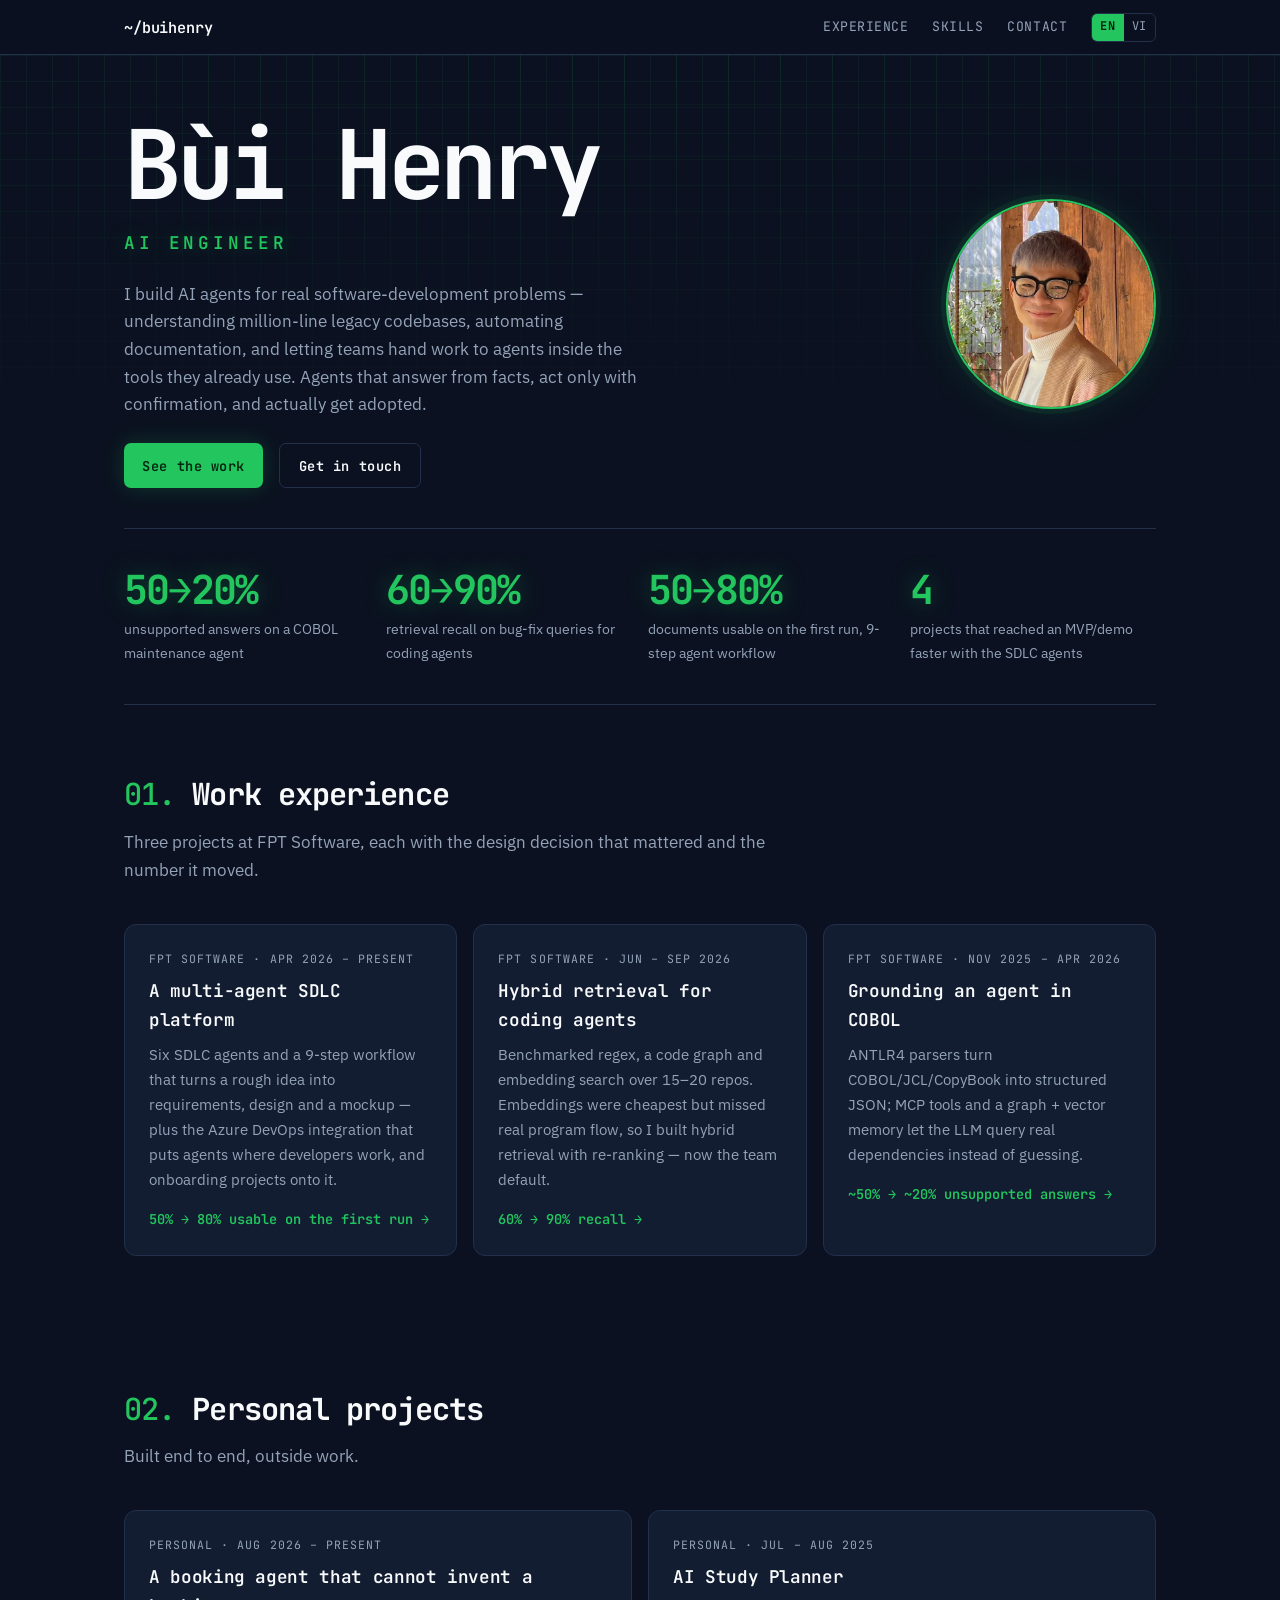
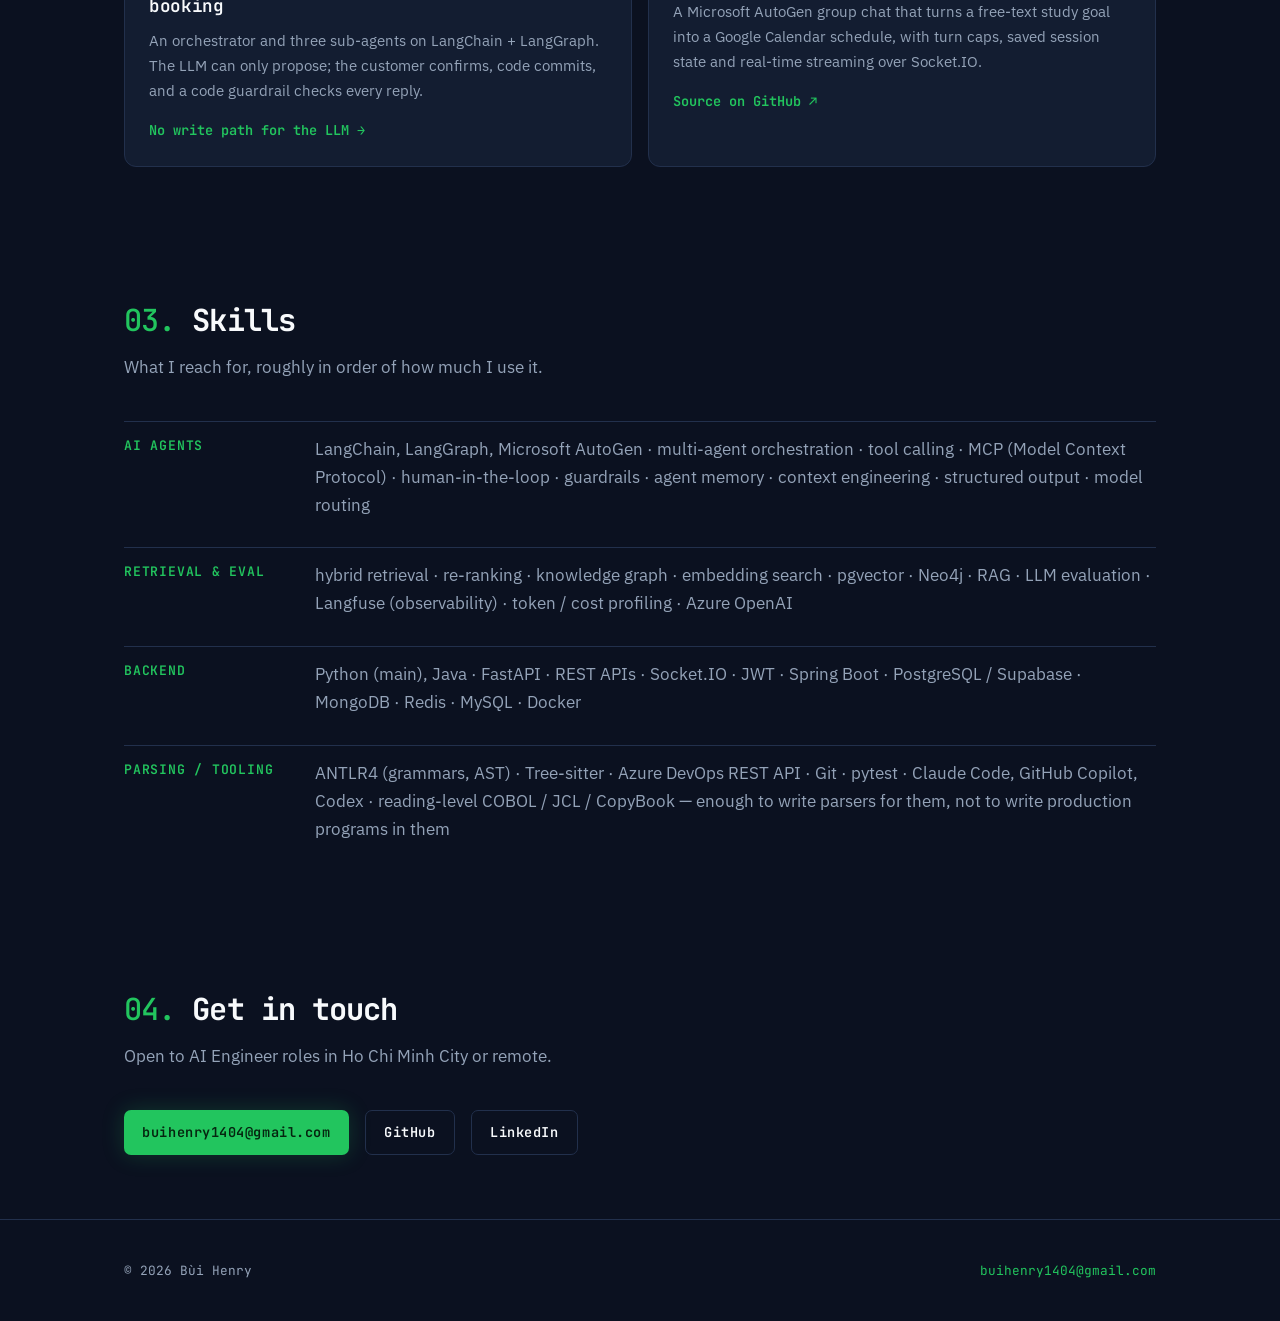
==== index.html @ 465ec17e "Sync portfolio with AI Application CV - Landing: new lede, stats, skills groups; add AI Study Planne" ====
<!doctype html>
<html lang="en">
<head>
<meta charset="utf-8">
<meta name="viewport" content="width=device-width, initial-scale=1">
<title>Bùi Henry — AI Engineer</title>
<meta name="description" content="AI Engineer building LLM agents for real software-development problems: multi-agent orchestration, MCP tools, retrieval, human-in-the-loop and guardrails. Python, LangChain, LangGraph.">
<meta property="og:title" content="Bùi Henry — AI Engineer">
<meta property="og:description" content="AI Engineer building LLM agents for real software-development problems: multi-agent orchestration, MCP tools, retrieval, human-in-the-loop and guardrails. Python, LangChain, LangGraph.">
<meta property="og:type" content="website">
<meta property="og:url" content="https://buihenry1404.github.io">
<meta property="og:image" content="https://buihenry1404.github.io/assets/henry.jpg">
<link rel="canonical" href="https://buihenry1404.github.io">
<link rel="alternate" hreflang="en" href="https://buihenry1404.github.io">
<link rel="alternate" hreflang="vi" href="https://buihenry1404.github.io/vi">
<link rel="icon" href="data:image/svg+xml,<svg xmlns='http://www.w3.org/2000/svg' viewBox='0 0 100 100'><rect width='100' height='100' rx='18' fill='%230B1120'/><text x='50' y='72' font-size='64' font-family='monospace' font-weight='bold' fill='%2322C55E' text-anchor='middle'>H</text></svg>">
<link rel="stylesheet" href="assets/style.css">
<noscript><style>.reveal{opacity:1!important;transform:none!important}</style></noscript>
</head>
<body>

<nav class="nav">
  <div class="wrap nav__inner">
    <a class="nav__home" href="./">~/buihenry</a>
    <div class="nav__links">
      <a href="./#work">Experience</a>
      <a href="./#skills">Skills</a>
      <a href="./#contact">Contact</a>
      <span class="lang"><a href="./" hreflang="en" aria-current="true">EN</a><a href="vi/" hreflang="vi">VI</a></span>
    </div>
  </div>
</nav>

<header class="hero">
  <div class="wrap hero__grid">
    <div>
      <h1>Bùi Henry</h1>
      <div class="hero__role">AI ENGINEER</div>
      <p class="hero__lede">I build AI agents for real software-development problems — understanding million-line legacy codebases, automating documentation, and letting teams hand work to agents inside the tools they already use. Agents that answer from facts, act only with confirmation, and actually get adopted.</p>
      <div class="btns">
        <a class="btn btn--primary" href="#work">See the work</a>
        <a class="btn btn--ghost" href="#contact">Get in touch</a>
      </div>
    </div>
    <picture>
      <source srcset="assets/henry.webp" type="image/webp">
      <img class="hero__photo" src="assets/henry.jpg" width="640" height="640" alt="Bùi Henry">
    </picture>
  </div>
</header>

<div class="wrap">
  <div class="stats reveal">
    <div class="stat">
      <div class="stat__n">50→20%</div>
      <div class="stat__l">unsupported answers on a COBOL maintenance agent</div>
    </div>
    <div class="stat">
      <div class="stat__n">60→90%</div>
      <div class="stat__l">retrieval recall on bug-fix queries for coding agents</div>
    </div>
    <div class="stat">
      <div class="stat__n">50→80%</div>
      <div class="stat__l">documents usable on the first run, 9-step agent workflow</div>
    </div>
    <div class="stat">
      <div class="stat__n">4</div>
      <div class="stat__l">projects that reached an MVP/demo faster with the SDLC agents</div>
    </div>
  </div>
</div>

<section id="work">
  <div class="wrap">
    <h2 class="h2" data-n="01.">Work experience</h2>
    <p class="sub">Three projects at FPT Software, each with the design decision that mattered and the number it moved.</p>
    <div class="cards">

      <a class="card reveal" href="projects/sdlc-platform.html">
        <div class="card__meta">FPT Software · Apr 2026 – present</div>
        <div class="card__t">A multi-agent SDLC platform</div>
        <p class="card__d">Six SDLC agents and a 9-step workflow that turns a rough idea into requirements, design and a mockup — plus the Azure DevOps integration that puts agents where developers work, and onboarding projects onto it.</p>
        <div class="card__k">50% → 80% usable on the first run →</div>
      </a>

      <a class="card reveal" href="projects/code-retrieval.html">
        <div class="card__meta">FPT Software · Jun – Sep 2026</div>
        <div class="card__t">Hybrid retrieval for coding agents</div>
        <p class="card__d">Benchmarked regex, a code graph and embedding search over 15–20 repos. Embeddings were cheapest but missed real program flow, so I built hybrid retrieval with re-ranking — now the team default.</p>
        <div class="card__k">60% → 90% recall →</div>
      </a>

      <a class="card reveal" href="projects/mainframe-agent.html">
        <div class="card__meta">FPT Software · Nov 2025 – Apr 2026</div>
        <div class="card__t">Grounding an agent in COBOL</div>
        <p class="card__d">ANTLR4 parsers turn COBOL/JCL/CopyBook into structured JSON; MCP tools and a graph + vector memory let the LLM query real dependencies instead of guessing.</p>
        <div class="card__k">~50% → ~20% unsupported answers →</div>
      </a>
    </div>
  </div>
</section>

<section id="personal">
  <div class="wrap">
    <h2 class="h2" data-n="02.">Personal projects</h2>
    <p class="sub">Built end to end, outside work.</p>
    <div class="cards">

      <a class="card reveal" href="projects/salona.html">
        <div class="card__meta">Personal · Aug 2026 – present</div>
        <div class="card__t">A booking agent that cannot invent a booking</div>
        <p class="card__d">An orchestrator and three sub-agents on LangChain + LangGraph. The LLM can only propose; the customer confirms, code commits, and a code guardrail checks every reply.</p>
        <div class="card__k">No write path for the LLM →</div>
      </a>

      <a class="card reveal" href="https://github.com/BuiHenry1404/ai-agent-study-planning" target="_blank" rel="noopener">
        <div class="card__meta">Personal · Jul – Aug 2025</div>
        <div class="card__t">AI Study Planner</div>
        <p class="card__d">A Microsoft AutoGen group chat that turns a free-text study goal into a Google Calendar schedule, with turn caps, saved session state and real-time streaming over Socket.IO.</p>
        <div class="card__k">Source on GitHub ↗</div>
      </a>
    </div>
  </div>
</section>

<section id="skills">
  <div class="wrap">
    <h2 class="h2" data-n="03.">Skills</h2>
    <p class="sub">What I reach for, roughly in order of how much I use it.</p>
    <div class="skills">
      <div class="skill">
        <div class="skill__k">AI agents</div>
        <div class="skill__v">LangChain, LangGraph, Microsoft AutoGen · multi-agent orchestration · tool calling · MCP (Model Context Protocol) · human-in-the-loop · guardrails · agent memory · context engineering · structured output · model routing</div>
      </div>
      <div class="skill">
        <div class="skill__k">Retrieval &amp; eval</div>
        <div class="skill__v">hybrid retrieval · re-ranking · knowledge graph · embedding search · pgvector · Neo4j · RAG · LLM evaluation · Langfuse (observability) · token / cost profiling · Azure OpenAI</div>
      </div>
      <div class="skill">
        <div class="skill__k">Backend</div>
        <div class="skill__v">Python (main), Java · FastAPI · REST APIs · Socket.IO · JWT · Spring Boot · PostgreSQL / Supabase · MongoDB · Redis · MySQL · Docker</div>
      </div>
      <div class="skill">
        <div class="skill__k">Parsing / tooling</div>
        <div class="skill__v">ANTLR4 (grammars, AST) · Tree-sitter · Azure DevOps REST API · Git · pytest · Claude Code, GitHub Copilot, Codex · reading-level COBOL / JCL / CopyBook — enough to write parsers for them, not to write production programs in them</div>
      </div>
    </div>
  </div>
</section>

<section id="contact">
  <div class="wrap">
    <h2 class="h2" data-n="04.">Get in touch</h2>
    <p class="sub">Open to AI Engineer roles in Ho Chi Minh City or remote.</p>
    <div class="btns">
      <a class="btn btn--primary" href="https://mail.google.com/mail/?view=cm&amp;fs=1&amp;to=buihenry1404@gmail.com&amp;su=Opportunity%20for%20B%C3%B9i%20Henry" target="_blank" rel="noopener">buihenry1404@gmail.com</a>
      <a class="btn btn--ghost" href="https://github.com/BuiHenry1404" rel="me">GitHub</a>
      <a class="btn btn--ghost" href="https://www.linkedin.com/in/b%C3%B9i-henry-936290297/" rel="me">LinkedIn</a>
    </div>
  </div>
</section>

<footer>
  <div class="wrap">
    <span>© 2026 Bùi Henry</span>
    <span><a href="https://mail.google.com/mail/?view=cm&amp;fs=1&amp;to=buihenry1404@gmail.com&amp;su=Opportunity%20for%20B%C3%B9i%20Henry" target="_blank" rel="noopener">buihenry1404@gmail.com</a></span>
  </div>
</footer>

<script>
(function () {
  var rm = window.matchMedia('(prefers-reduced-motion: reduce)').matches;
  var els = document.querySelectorAll('.reveal');
  if (!rm && 'IntersectionObserver' in window) {
    var io = new IntersectionObserver(function (es) {
      es.forEach(function (e) { if (e.isIntersecting) { e.target.classList.add('in'); io.unobserve(e.target); } });
    }, { rootMargin: '0px 0px -10% 0px' });
    els.forEach(function (el) { io.observe(el); });
  } else {
    els.forEach(function (el) { el.classList.add('in'); });
  }

})();
</script>
</body>
</html>
---- assets/style.css ----
/* Henry Bui — portfolio
   Style: Exaggerated Minimalism + dev-tool / terminal accents (dark only)
   Type: JetBrains Mono (headings, meta, data) + IBM Plex Sans (prose) */

@import url('https://fonts.googleapis.com/css2?family=IBM+Plex+Sans:wght@300;400;500;600;700&family=JetBrains+Mono:wght@400;500;600;700&display=swap');

:root {
  --bg:        #0B1120;
  --bg-2:      #0F172A;
  --fg:        #F8FAFC;
  --muted-bg:  #131D31;
  --muted:     #94A3B8;
  --border:    #22304C;
  --accent:    #22C55E;
  --accent-dim:#16A34A;
  --accent-glow: rgba(34,197,94,.35);

  --mono: 'JetBrains Mono', ui-monospace, Menlo, monospace;
  --sans: 'IBM Plex Sans', system-ui, -apple-system, "Segoe UI", sans-serif;

  --measure: 68ch;
  --wrap: 1080px;

  --s1: .5rem;  --s2: 1rem;   --s3: 1.5rem;
  --s4: 2.5rem; --s5: 4rem;   --s6: 6rem;

  --radius: 12px;
}

* { box-sizing: border-box; }
html { scroll-behavior: smooth; }

body {
  margin: 0;
  background: var(--bg);
  color: var(--fg);
  font-family: var(--sans);
  font-size: 17px;
  line-height: 1.65;
  -webkit-font-smoothing: antialiased;
  position: relative;
}

/* dot grid, fading out down the page */
body::before {
  content: ''; position: fixed; inset: 0; z-index: -2; pointer-events: none;
  background-image:
    linear-gradient(rgba(34,197,94,.07) 1px, transparent 1px),
    linear-gradient(90deg, rgba(34,197,94,.07) 1px, transparent 1px);
  background-size: 52px 52px;
  -webkit-mask-image: radial-gradient(ellipse 80% 55% at 50% 0%, #000 0%, transparent 75%);
          mask-image: radial-gradient(ellipse 80% 55% at 50% 0%, #000 0%, transparent 75%);
}

@media (prefers-reduced-motion: reduce) {
  html { scroll-behavior: auto; }
  *, *::before, *::after { animation-duration: .01ms !important; animation-iteration-count: 1 !important; transition-duration: .01ms !important; }
}

.wrap { width: 100%; max-width: var(--wrap); margin-inline: auto; padding-inline: var(--s3); }

a { color: var(--accent); text-decoration: none; }
a:hover { text-decoration: underline; text-underline-offset: 3px; }
a:focus-visible, button:focus-visible {
  outline: 2px solid var(--accent); outline-offset: 3px; border-radius: 3px;
}
img { max-width: 100%; display: block; }

/* ---------- nav ---------- */
.nav {
  position: sticky; top: 0; z-index: 30;
  background: rgba(11,17,32,.85);
  backdrop-filter: blur(10px);
  border-bottom: 1px solid var(--border);
}
.nav__inner { display: flex; align-items: center; justify-content: space-between; gap: var(--s2); padding-block: .8rem; }
.nav__home { color: var(--fg); font-weight: 600; font-family: var(--mono); font-size: .95rem; letter-spacing: -.01em; }
.nav__links { display: flex; align-items: center; gap: var(--s3); flex-wrap: wrap; font-family: var(--mono); font-size: .82rem; letter-spacing: .04em; text-transform: uppercase; }
.nav__links a { color: var(--muted); }
.nav__links a:hover { color: var(--accent); text-decoration: none; }

/* language switch */
.lang { display: inline-flex; border: 1px solid var(--border); border-radius: 6px; overflow: hidden; }
.lang a {
  font-family: var(--mono); font-size: .75rem; letter-spacing: .06em;
  padding: .22rem .5rem; color: var(--muted); background: transparent;
}
.lang a:hover { color: var(--accent); text-decoration: none; background: rgba(34,197,94,.07); }
.lang a[aria-current="true"] { background: var(--accent); color: #05240F; font-weight: 700; }

@media (max-width: 580px) {
  .nav__inner { flex-wrap: wrap; row-gap: .45rem; padding-block: .6rem; }
  .nav__home { flex: 1 0 100%; }
  .nav__links { width: 100%; justify-content: space-between; gap: .75rem; font-size: .72rem; }
}

/* ---------- hero ---------- */
.hero { position: relative; padding-block: var(--s5) var(--s4); overflow: hidden; }
.hero::after { /* finer grid behind the hero content */
  content: ''; position: absolute; inset: 0; z-index: 0; pointer-events: none;
  background-image:
    linear-gradient(rgba(34,197,94,.075) 1px, transparent 1px),
    linear-gradient(90deg, rgba(34,197,94,.075) 1px, transparent 1px);
  background-size: 26px 26px;
  -webkit-mask-image: linear-gradient(to bottom, #000 0%, transparent 90%);
          mask-image: linear-gradient(to bottom, #000 0%, transparent 90%);
}
.hero__grid { position: relative; z-index: 1; display: grid; grid-template-columns: 1fr auto; gap: var(--s5); align-items: center; }
.hero h1 {
  font-size: clamp(2.6rem, 8.5vw, 6rem);
  font-weight: 700; font-family: var(--mono);
  letter-spacing: -.055em; line-height: .96;
  margin: 0 0 var(--s2);
}
.hero__role {
  font-family: var(--mono); color: var(--accent); font-weight: 600;
  font-size: clamp(.9rem, 2vw, 1.1rem); letter-spacing: .22em; text-transform: uppercase;
  margin-bottom: var(--s3); text-shadow: 0 0 18px var(--accent-glow);
}
.hero__lede { color: var(--muted); max-width: 54ch; font-size: 1.05rem; margin: 0 0 var(--s3); }
.hero__photo {
  width: clamp(140px, 22vw, 210px); height: clamp(140px, 22vw, 210px);
  border-radius: 50%; object-fit: cover; object-position: center 20%;
  border: 2px solid var(--accent);
  box-shadow: 0 0 0 5px rgba(34,197,94,.09), 0 0 40px rgba(34,197,94,.14);
}
@media (max-width: 760px) {
  .hero { padding-block: var(--s4); }
  .hero__grid { grid-template-columns: 1fr; gap: var(--s3); }
  .hero__grid picture { order: -1; }
  .hero__photo { width: 118px; height: 118px; }
}


/* ---------- buttons ---------- */
.btns { display: flex; gap: var(--s2); flex-wrap: wrap; }
.btn {
  display: inline-flex; align-items: center; gap: .5rem;
  font-family: var(--mono); font-size: .85rem; letter-spacing: .04em;
  padding: .65rem 1.15rem; border-radius: 7px; font-weight: 600; cursor: pointer;
  transition: background .2s ease, border-color .2s ease, color .2s ease, box-shadow .2s ease;
}
.btn--primary { background: var(--accent); color: #05240F; box-shadow: 0 0 22px rgba(34,197,94,.22); }
.btn--primary:hover { background: var(--accent-dim); text-decoration: none; box-shadow: 0 0 30px rgba(34,197,94,.4); }
.btn--ghost { border: 1px solid var(--border); color: var(--fg); }
.btn--ghost:hover { border-color: var(--accent); color: var(--accent); text-decoration: none; box-shadow: 0 0 20px rgba(34,197,94,.14); }

/* ---------- stats ---------- */
.stats { display: grid; grid-template-columns: repeat(auto-fit, minmax(190px, 1fr)); gap: var(--s2); padding-block: var(--s4); border-block: 1px solid var(--border); }
.stat__n {
  font-family: var(--mono); font-size: clamp(1.7rem, 4vw, 2.5rem); font-weight: 700;
  letter-spacing: -.045em; color: var(--accent); line-height: 1.05;
  text-shadow: 0 0 24px var(--accent-glow);
}
.stat__l { color: var(--muted); font-size: .9rem; margin-top: .35rem; }

/* ---------- sections ---------- */
section { padding-block: var(--s5); }
.h2 {
  font-family: var(--mono); font-size: clamp(1.35rem, 3.2vw, 1.9rem); font-weight: 700;
  letter-spacing: -.03em; margin: 0 0 var(--s1);
}
.h2::before { content: attr(data-n) " "; color: var(--accent); font-weight: 500; }
.sub { color: var(--muted); margin: 0 0 var(--s4); max-width: var(--measure); }

/* ---------- project cards ---------- */
.cards { display: grid; grid-template-columns: repeat(auto-fit, minmax(300px, 1fr)); gap: var(--s2); }
.card {
  position: relative; display: block; padding: var(--s3);
  background: var(--muted-bg); border: 1px solid var(--border); border-radius: var(--radius);
  color: var(--fg);
  transition: border-color .2s ease, transform .2s ease, box-shadow .2s ease;
}
/* corner brackets */
.card::before, .card::after {
  content: ''; position: absolute; width: 12px; height: 12px;
  border-color: var(--accent); opacity: 0; transition: opacity .2s ease;
}
.card::before { top: 6px; left: 6px; border-top: 2px solid; border-left: 2px solid; }
.card::after  { bottom: 6px; right: 6px; border-bottom: 2px solid; border-right: 2px solid; }
.card:hover { border-color: var(--accent); transform: translateY(-3px); text-decoration: none; box-shadow: 0 0 34px rgba(34,197,94,.1); }
.card:hover::before, .card:hover::after { opacity: 1; }
.card__meta { font-family: var(--mono); color: var(--muted); font-size: .72rem; letter-spacing: .09em; text-transform: uppercase; }
.card__t { font-family: var(--mono); font-size: 1.1rem; font-weight: 600; margin: .5rem 0; letter-spacing: -.02em; }
.card__d { color: var(--muted); font-size: .95rem; margin: 0 0 var(--s2); }
.card__k { font-family: var(--mono); color: var(--accent); font-weight: 600; font-size: .85rem; }

/* ---------- tags ---------- */
.tags { display: flex; flex-wrap: wrap; gap: .45rem; margin-top: var(--s2); }
.tag {
  font-family: var(--mono); font-size: .74rem; color: var(--muted);
  border: 1px solid var(--border); border-radius: 4px; padding: .22rem .6rem;
}

/* ---------- skills ---------- */
.skills { display: grid; gap: var(--s2); }
.skill { display: grid; grid-template-columns: 175px 1fr; gap: var(--s2); padding-block: .8rem; border-top: 1px solid var(--border); }
.skill__k { font-family: var(--mono); color: var(--accent); font-weight: 600; font-size: .82rem; letter-spacing: .06em; text-transform: uppercase; }
.skill__v { color: var(--muted); }
@media (max-width: 640px) { .skill { grid-template-columns: 1fr; gap: .25rem; } }

/* ---------- article ---------- */
.article { padding-block: var(--s4) var(--s6); }
.article h1 { font-family: var(--mono); font-size: clamp(1.8rem, 5vw, 3rem); font-weight: 700; letter-spacing: -.045em; line-height: 1.08; margin: 0 0 var(--s2); }
.article__meta { font-family: var(--mono); color: var(--muted); font-size: .78rem; letter-spacing: .06em; text-transform: uppercase; margin-bottom: var(--s4); }
.article h2 {
  font-family: var(--mono); font-size: clamp(1.15rem, 2.6vw, 1.5rem); font-weight: 600; letter-spacing: -.02em;
  margin: var(--s5) 0 var(--s2); padding-top: var(--s2); border-top: 1px solid var(--border);
}
.article h2::before { content: "// "; color: var(--accent); }
.article h3 { font-family: var(--mono); font-size: 1.02rem; font-weight: 600; margin: var(--s3) 0 var(--s1); color: var(--fg); }
.article p, .article li { max-width: var(--measure); color: #C7D2E1; }
.article strong { color: var(--fg); font-weight: 600; }
.article ul { padding-left: 1.1rem; }
.article li { margin-bottom: .5rem; }
.article li::marker { color: var(--accent); }
.lead { font-size: 1.12rem; color: var(--muted) !important; max-width: var(--measure); }

code {
  font-family: var(--mono); font-size: .86em;
  background: #070C16; border: 1px solid var(--border); border-radius: 4px;
  padding: .1rem .38rem; color: var(--accent);
}

.callout {
  max-width: var(--measure);
  background: var(--muted-bg); border: 1px solid var(--border);
  border-left: 2px solid var(--accent);
  border-radius: 0 var(--radius) var(--radius) 0;
  padding: var(--s3); margin: var(--s3) 0;
  box-shadow: inset 2px 0 18px rgba(34,197,94,.05);
}
.callout p:last-child { margin-bottom: 0; }

.flow {
  max-width: var(--measure);
  display: flex; flex-wrap: wrap; align-items: center; gap: .45rem;
  font-family: var(--mono); font-size: .8rem;
  background: #070C16; border: 1px solid var(--border); border-radius: var(--radius);
  padding: var(--s3); margin: var(--s3) 0; color: #C7D2E1;
}
.flow span { border: 1px solid var(--border); border-radius: 4px; padding: .28rem .55rem; background: var(--bg-2); }
.flow b { color: var(--accent); font-weight: 700; }

.res { max-width: var(--measure); width: 100%; border-collapse: collapse; margin: var(--s3) 0; font-size: .93rem; }
.res th, .res td { text-align: left; padding: .6rem .7rem; border-bottom: 1px solid var(--border); }
.res th { font-family: var(--mono); color: var(--muted); font-weight: 500; font-size: .72rem; letter-spacing: .08em; text-transform: uppercase; }
.res td:last-child { font-family: var(--mono); color: var(--accent); font-weight: 600; }

.backlink { display: inline-block; margin-top: var(--s5); font-family: var(--mono); font-size: .85rem; color: var(--muted); }
.backlink:hover { color: var(--accent); }

/* ---------- footer ---------- */
footer { border-top: 1px solid var(--border); padding-block: var(--s4); color: var(--muted); font-family: var(--mono); font-size: .8rem; }
footer .wrap { display: flex; justify-content: space-between; gap: var(--s2); flex-wrap: wrap; }

/* ---------- reveal ---------- */
.reveal { opacity: 0; transform: translateY(12px); transition: opacity .35s ease-out, transform .35s ease-out; }
.reveal.in { opacity: 1; transform: none; }
@media (prefers-reduced-motion: reduce) { .reveal { opacity: 1; transform: none; } }
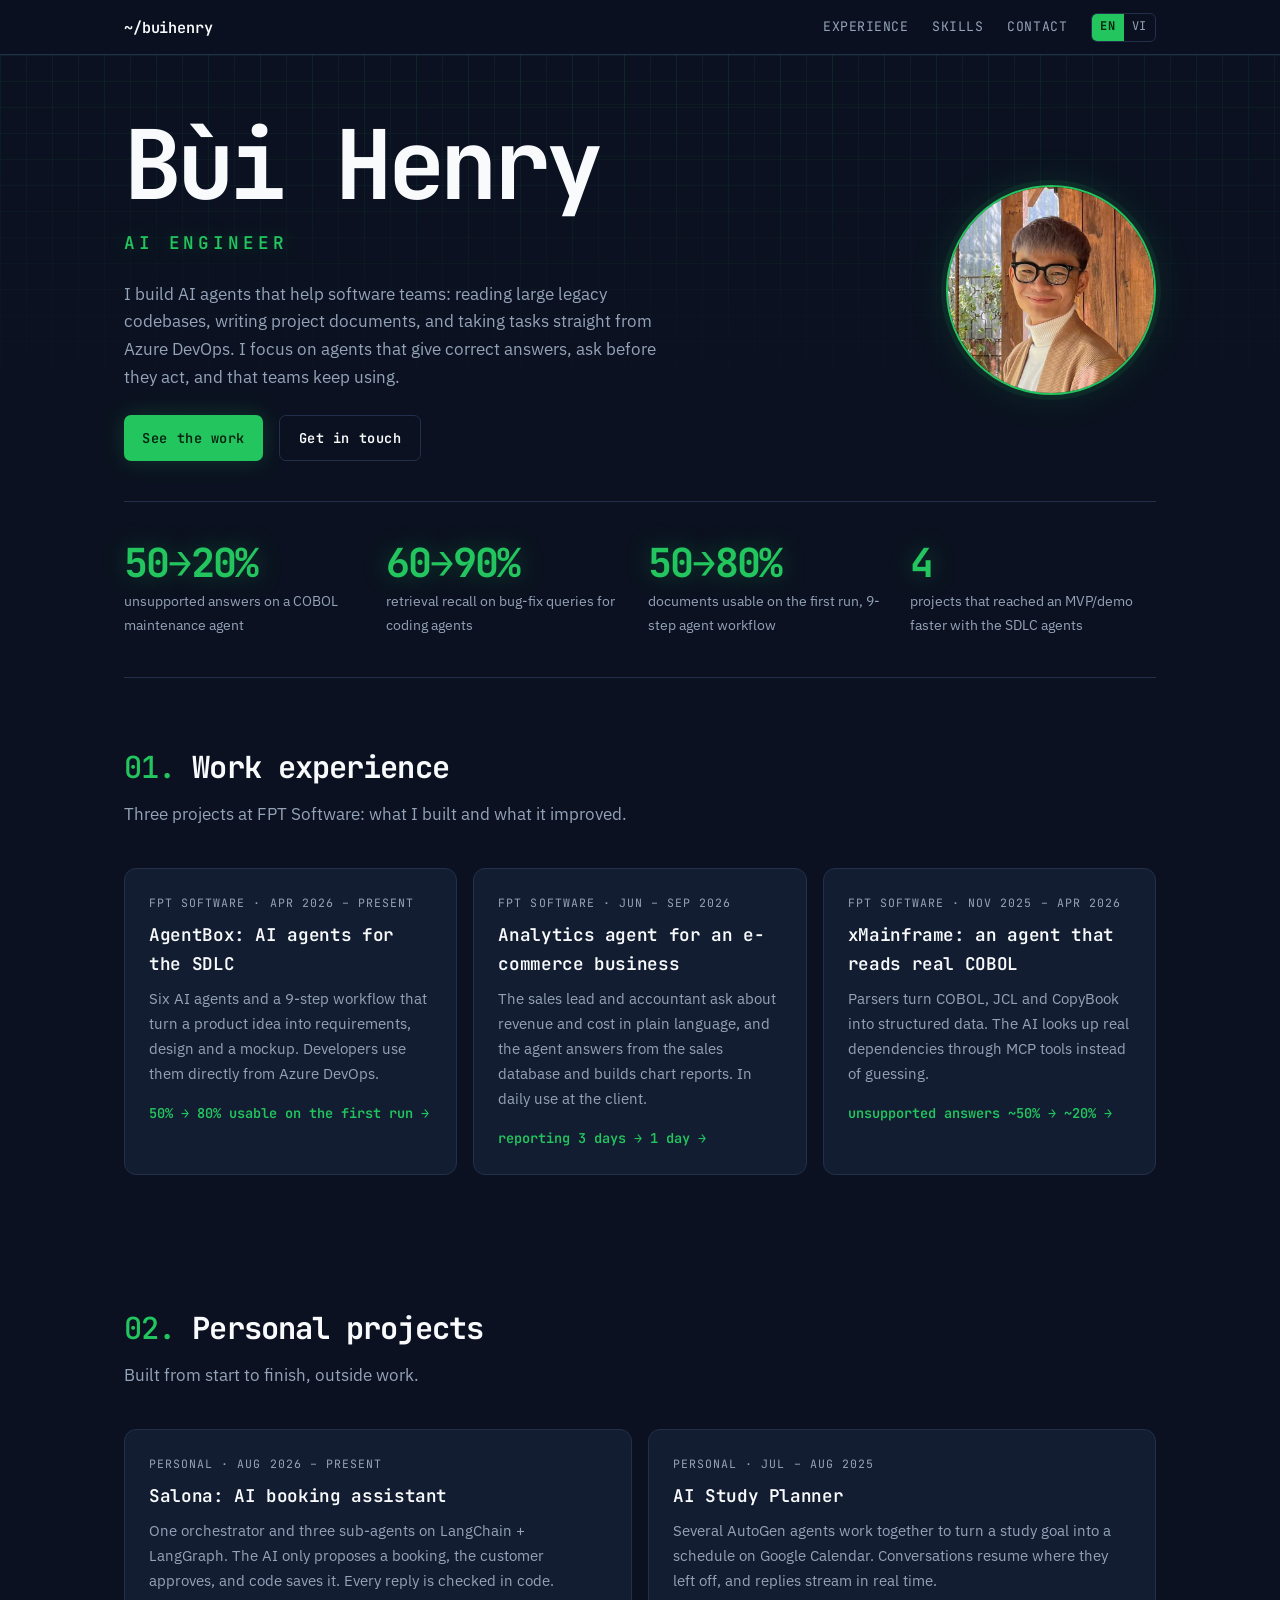
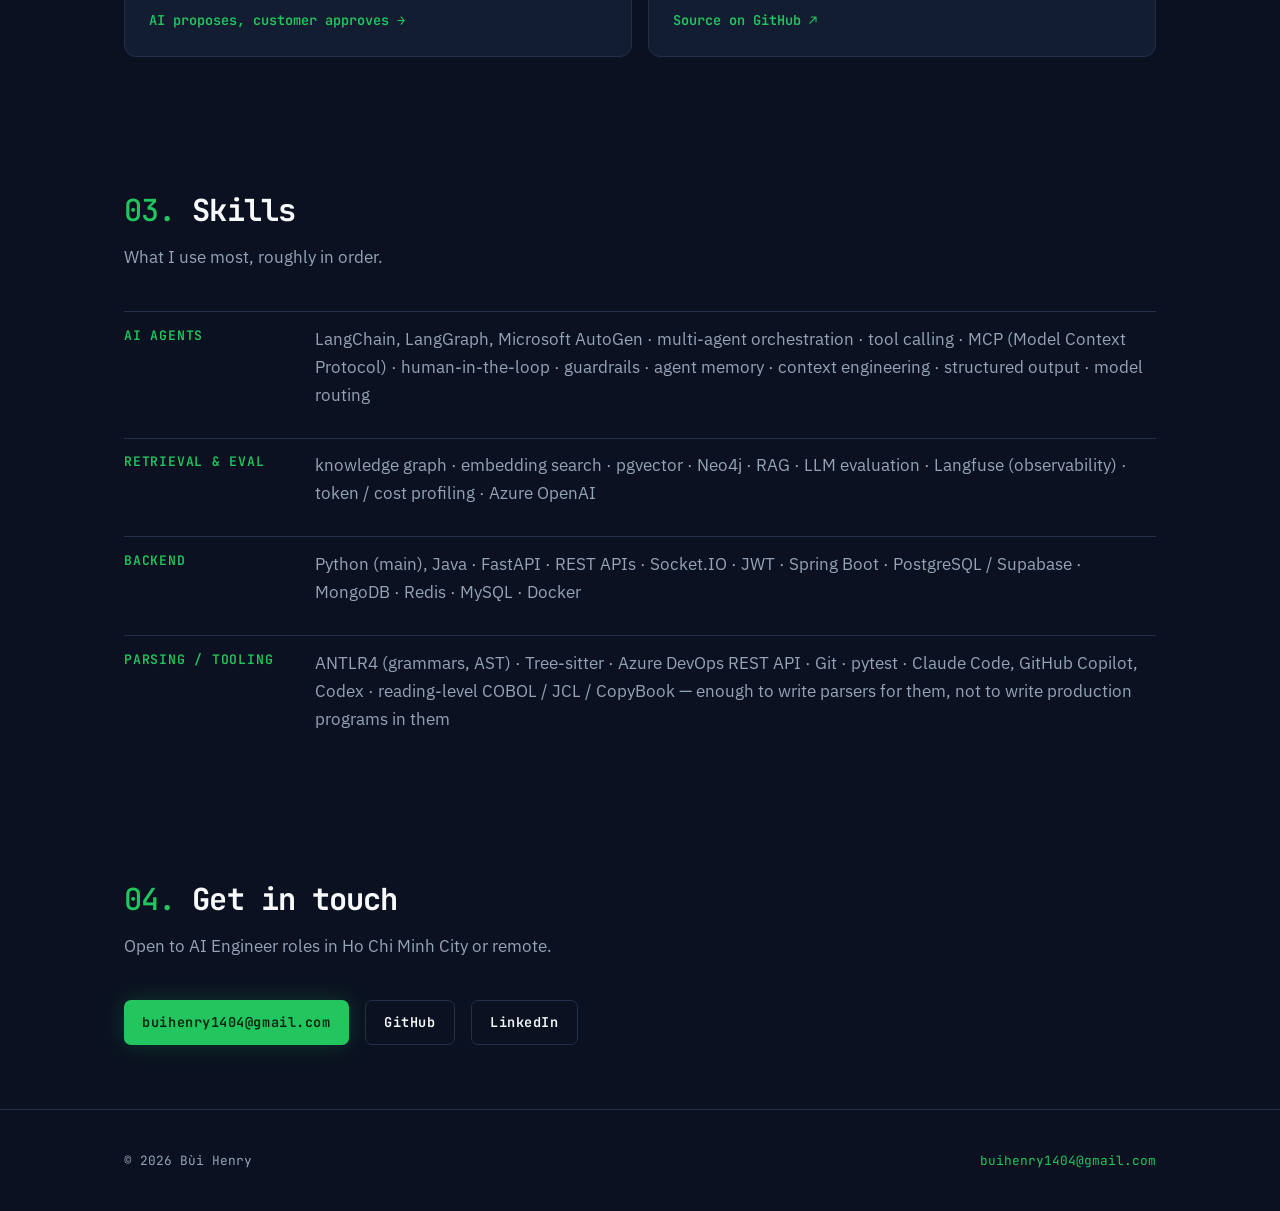
==== commit 202f63a6: "Replace Metis with the e-commerce analytics agent - Remove the code-retrieval (Metis) page, EN and V" ====
--- a/index.html
+++ b/index.html
@@ -36,7 +36,7 @@
     <div>
       <h1>Bùi Henry</h1>
       <div class="hero__role">AI ENGINEER</div>
-      <p class="hero__lede">I build AI agents for real software-development problems — understanding million-line legacy codebases, automating documentation, and letting teams hand work to agents inside the tools they already use. Agents that answer from facts, act only with confirmation, and actually get adopted.</p>
+      <p class="hero__lede">I build AI agents that help software teams: reading large legacy codebases, writing project documents, and taking tasks straight from Azure DevOps. I focus on agents that give correct answers, ask before they act, and that teams keep using.</p>
       <div class="btns">
         <a class="btn btn--primary" href="#work">See the work</a>
         <a class="btn btn--ghost" href="#contact">Get in touch</a>
@@ -73,28 +73,28 @@
 <section id="work">
   <div class="wrap">
     <h2 class="h2" data-n="01.">Work experience</h2>
-    <p class="sub">Three projects at FPT Software, each with the design decision that mattered and the number it moved.</p>
+    <p class="sub">Three projects at FPT Software: what I built and what it improved.</p>
     <div class="cards">
 
       <a class="card reveal" href="projects/sdlc-platform.html">
         <div class="card__meta">FPT Software · Apr 2026 – present</div>
-        <div class="card__t">A multi-agent SDLC platform</div>
-        <p class="card__d">Six SDLC agents and a 9-step workflow that turns a rough idea into requirements, design and a mockup — plus the Azure DevOps integration that puts agents where developers work, and onboarding projects onto it.</p>
+        <div class="card__t">AgentBox: AI agents for the SDLC</div>
+        <p class="card__d">Six AI agents and a 9-step workflow that turn a product idea into requirements, design and a mockup. Developers use them directly from Azure DevOps.</p>
         <div class="card__k">50% → 80% usable on the first run →</div>
       </a>
 
-      <a class="card reveal" href="projects/code-retrieval.html">
+      <a class="card reveal" href="projects/ecommerce-analytics.html">
         <div class="card__meta">FPT Software · Jun – Sep 2026</div>
-        <div class="card__t">Hybrid retrieval for coding agents</div>
-        <p class="card__d">Benchmarked regex, a code graph and embedding search over 15–20 repos. Embeddings were cheapest but missed real program flow, so I built hybrid retrieval with re-ranking — now the team default.</p>
-        <div class="card__k">60% → 90% recall →</div>
+        <div class="card__t">Analytics agent for an e-commerce business</div>
+        <p class="card__d">The sales lead and accountant ask about revenue and cost in plain language, and the agent answers from the sales database and builds chart reports. In daily use at the client.</p>
+        <div class="card__k">reporting 3 days → 1 day →</div>
       </a>
 
       <a class="card reveal" href="projects/mainframe-agent.html">
         <div class="card__meta">FPT Software · Nov 2025 – Apr 2026</div>
-        <div class="card__t">Grounding an agent in COBOL</div>
-        <p class="card__d">ANTLR4 parsers turn COBOL/JCL/CopyBook into structured JSON; MCP tools and a graph + vector memory let the LLM query real dependencies instead of guessing.</p>
-        <div class="card__k">~50% → ~20% unsupported answers →</div>
+        <div class="card__t">xMainframe: an agent that reads real COBOL</div>
+        <p class="card__d">Parsers turn COBOL, JCL and CopyBook into structured data. The AI looks up real dependencies through MCP tools instead of guessing.</p>
+        <div class="card__k">unsupported answers ~50% → ~20% →</div>
       </a>
     </div>
   </div>
@@ -103,20 +103,20 @@
 <section id="personal">
   <div class="wrap">
     <h2 class="h2" data-n="02.">Personal projects</h2>
-    <p class="sub">Built end to end, outside work.</p>
+    <p class="sub">Built from start to finish, outside work.</p>
     <div class="cards">
 
       <a class="card reveal" href="projects/salona.html">
         <div class="card__meta">Personal · Aug 2026 – present</div>
-        <div class="card__t">A booking agent that cannot invent a booking</div>
-        <p class="card__d">An orchestrator and three sub-agents on LangChain + LangGraph. The LLM can only propose; the customer confirms, code commits, and a code guardrail checks every reply.</p>
-        <div class="card__k">No write path for the LLM →</div>
+        <div class="card__t">Salona: AI booking assistant</div>
+        <p class="card__d">One orchestrator and three sub-agents on LangChain + LangGraph. The AI only proposes a booking, the customer approves, and code saves it. Every reply is checked in code.</p>
+        <div class="card__k">AI proposes, customer approves →</div>
       </a>
 
       <a class="card reveal" href="https://github.com/BuiHenry1404/ai-agent-study-planning" target="_blank" rel="noopener">
         <div class="card__meta">Personal · Jul – Aug 2025</div>
         <div class="card__t">AI Study Planner</div>
-        <p class="card__d">A Microsoft AutoGen group chat that turns a free-text study goal into a Google Calendar schedule, with turn caps, saved session state and real-time streaming over Socket.IO.</p>
+        <p class="card__d">Several AutoGen agents work together to turn a study goal into a schedule on Google Calendar. Conversations resume where they left off, and replies stream in real time.</p>
         <div class="card__k">Source on GitHub ↗</div>
       </a>
     </div>
@@ -126,7 +126,7 @@
 <section id="skills">
   <div class="wrap">
     <h2 class="h2" data-n="03.">Skills</h2>
-    <p class="sub">What I reach for, roughly in order of how much I use it.</p>
+    <p class="sub">What I use most, roughly in order.</p>
     <div class="skills">
       <div class="skill">
         <div class="skill__k">AI agents</div>
@@ -134,7 +134,7 @@
       </div>
       <div class="skill">
         <div class="skill__k">Retrieval &amp; eval</div>
-        <div class="skill__v">hybrid retrieval · re-ranking · knowledge graph · embedding search · pgvector · Neo4j · RAG · LLM evaluation · Langfuse (observability) · token / cost profiling · Azure OpenAI</div>
+        <div class="skill__v">knowledge graph · embedding search · pgvector · Neo4j · RAG · LLM evaluation · Langfuse (observability) · token / cost profiling · Azure OpenAI</div>
       </div>
       <div class="skill">
         <div class="skill__k">Backend</div>
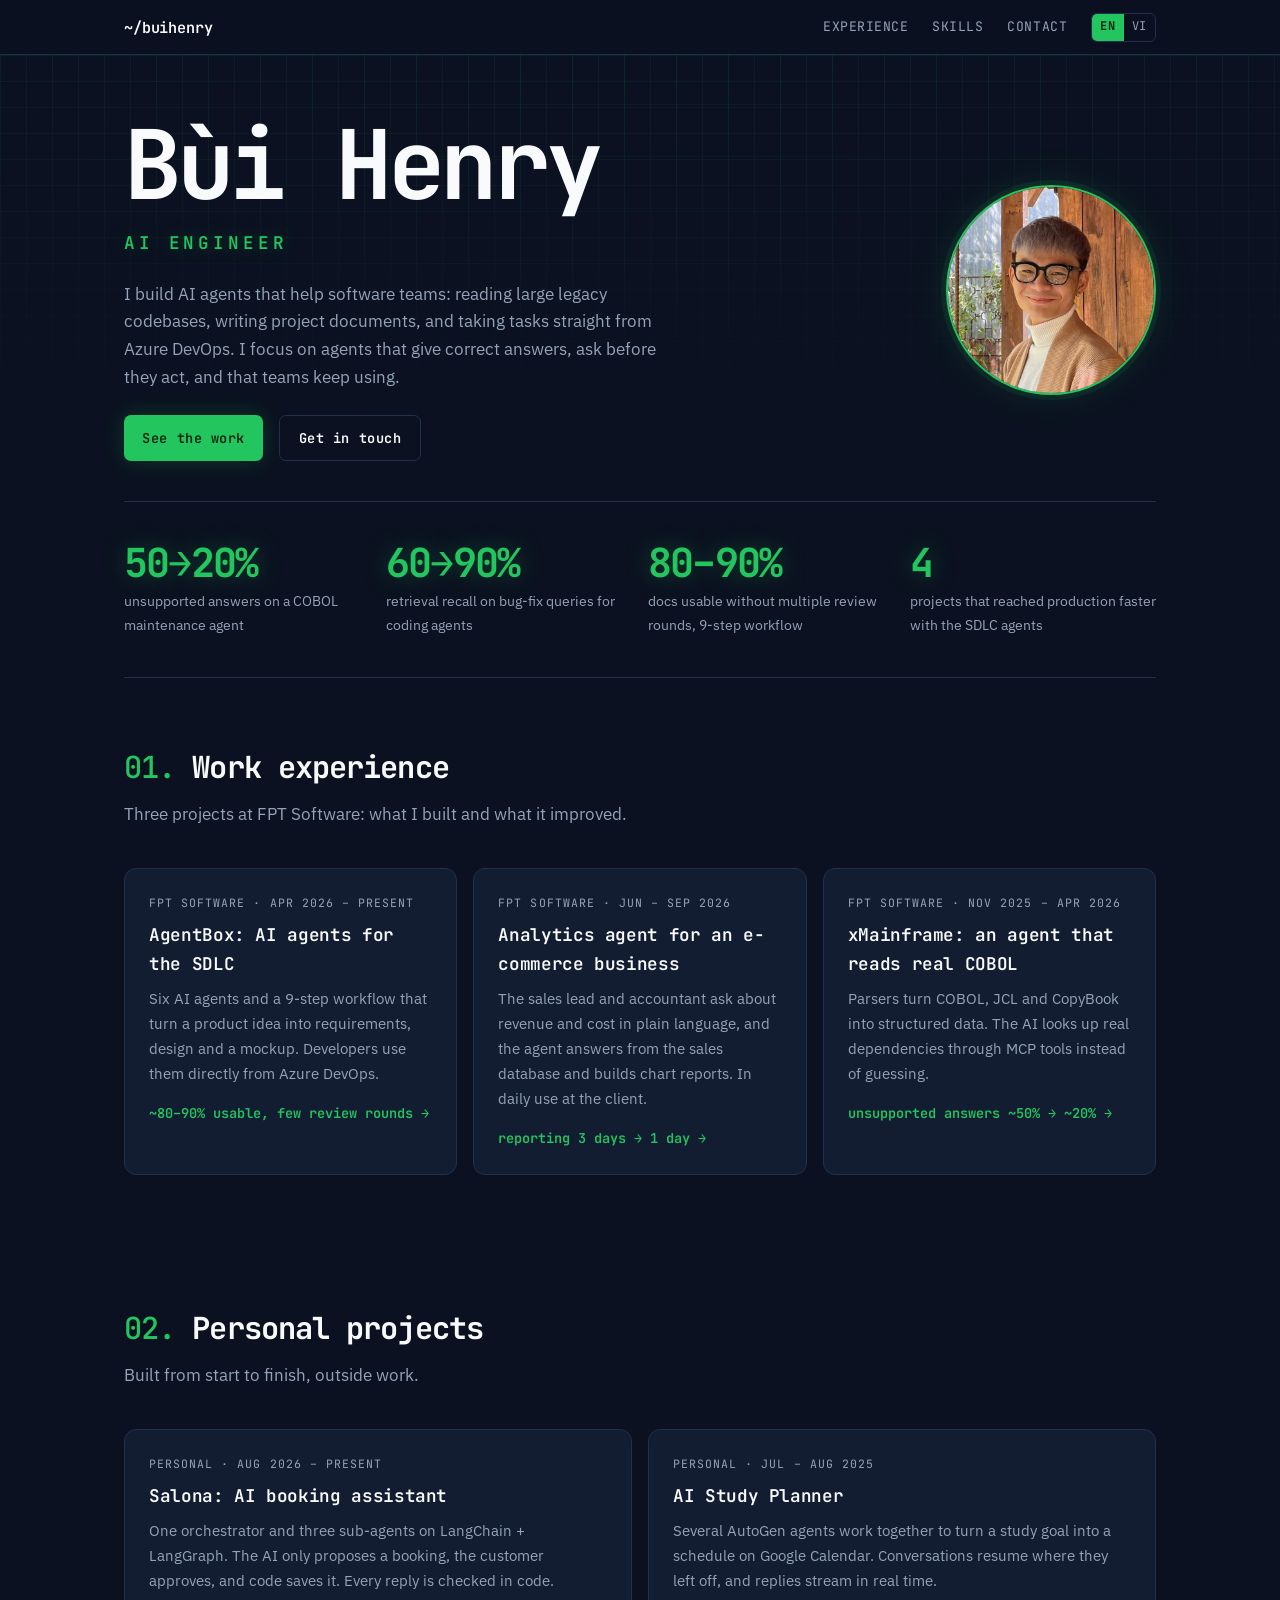
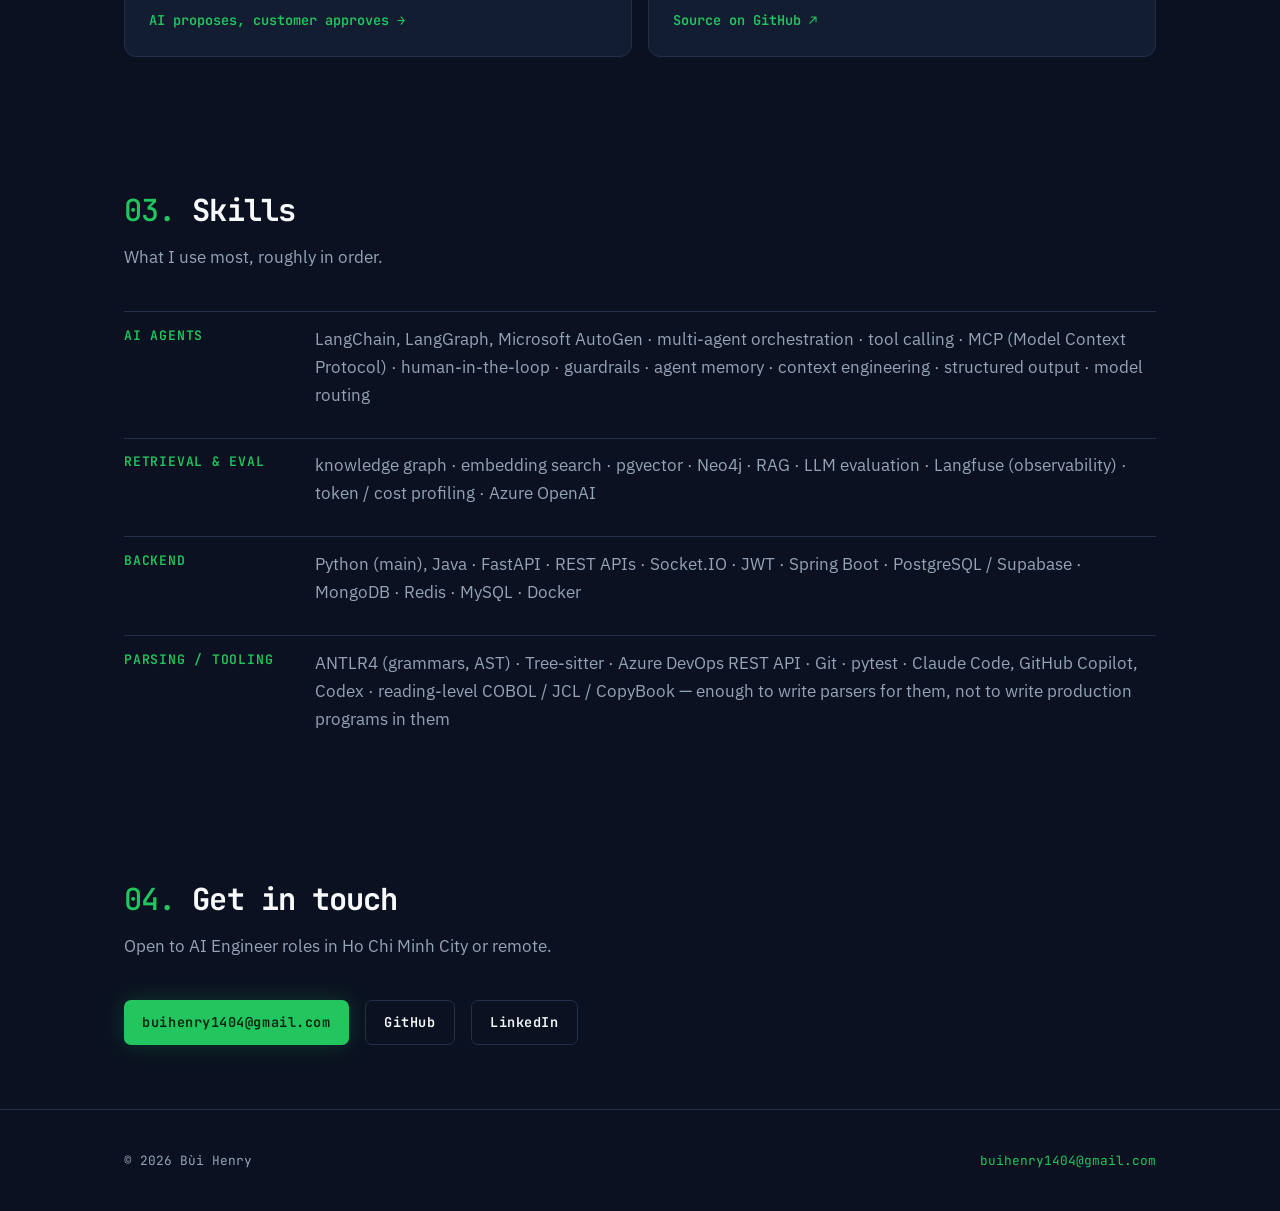
==== commit d42ddcf3: "Reword SDLC doc outcome and use 'production' - 6 SDLC agents helped 4 projects reach production fast" ====
--- a/index.html
+++ b/index.html
@@ -60,12 +60,12 @@
       <div class="stat__l">retrieval recall on bug-fix queries for coding agents</div>
     </div>
     <div class="stat">
-      <div class="stat__n">50→80%</div>
-      <div class="stat__l">documents usable on the first run, 9-step agent workflow</div>
+      <div class="stat__n">80–90%</div>
+      <div class="stat__l">docs usable without multiple review rounds, 9-step workflow</div>
     </div>
     <div class="stat">
       <div class="stat__n">4</div>
-      <div class="stat__l">projects that reached an MVP/demo faster with the SDLC agents</div>
+      <div class="stat__l">projects that reached production faster with the SDLC agents</div>
     </div>
   </div>
 </div>
@@ -80,7 +80,7 @@
         <div class="card__meta">FPT Software · Apr 2026 – present</div>
         <div class="card__t">AgentBox: AI agents for the SDLC</div>
         <p class="card__d">Six AI agents and a 9-step workflow that turn a product idea into requirements, design and a mockup. Developers use them directly from Azure DevOps.</p>
-        <div class="card__k">50% → 80% usable on the first run →</div>
+        <div class="card__k">~80–90% usable, few review rounds →</div>
       </a>
 
       <a class="card reveal" href="projects/ecommerce-analytics.html">
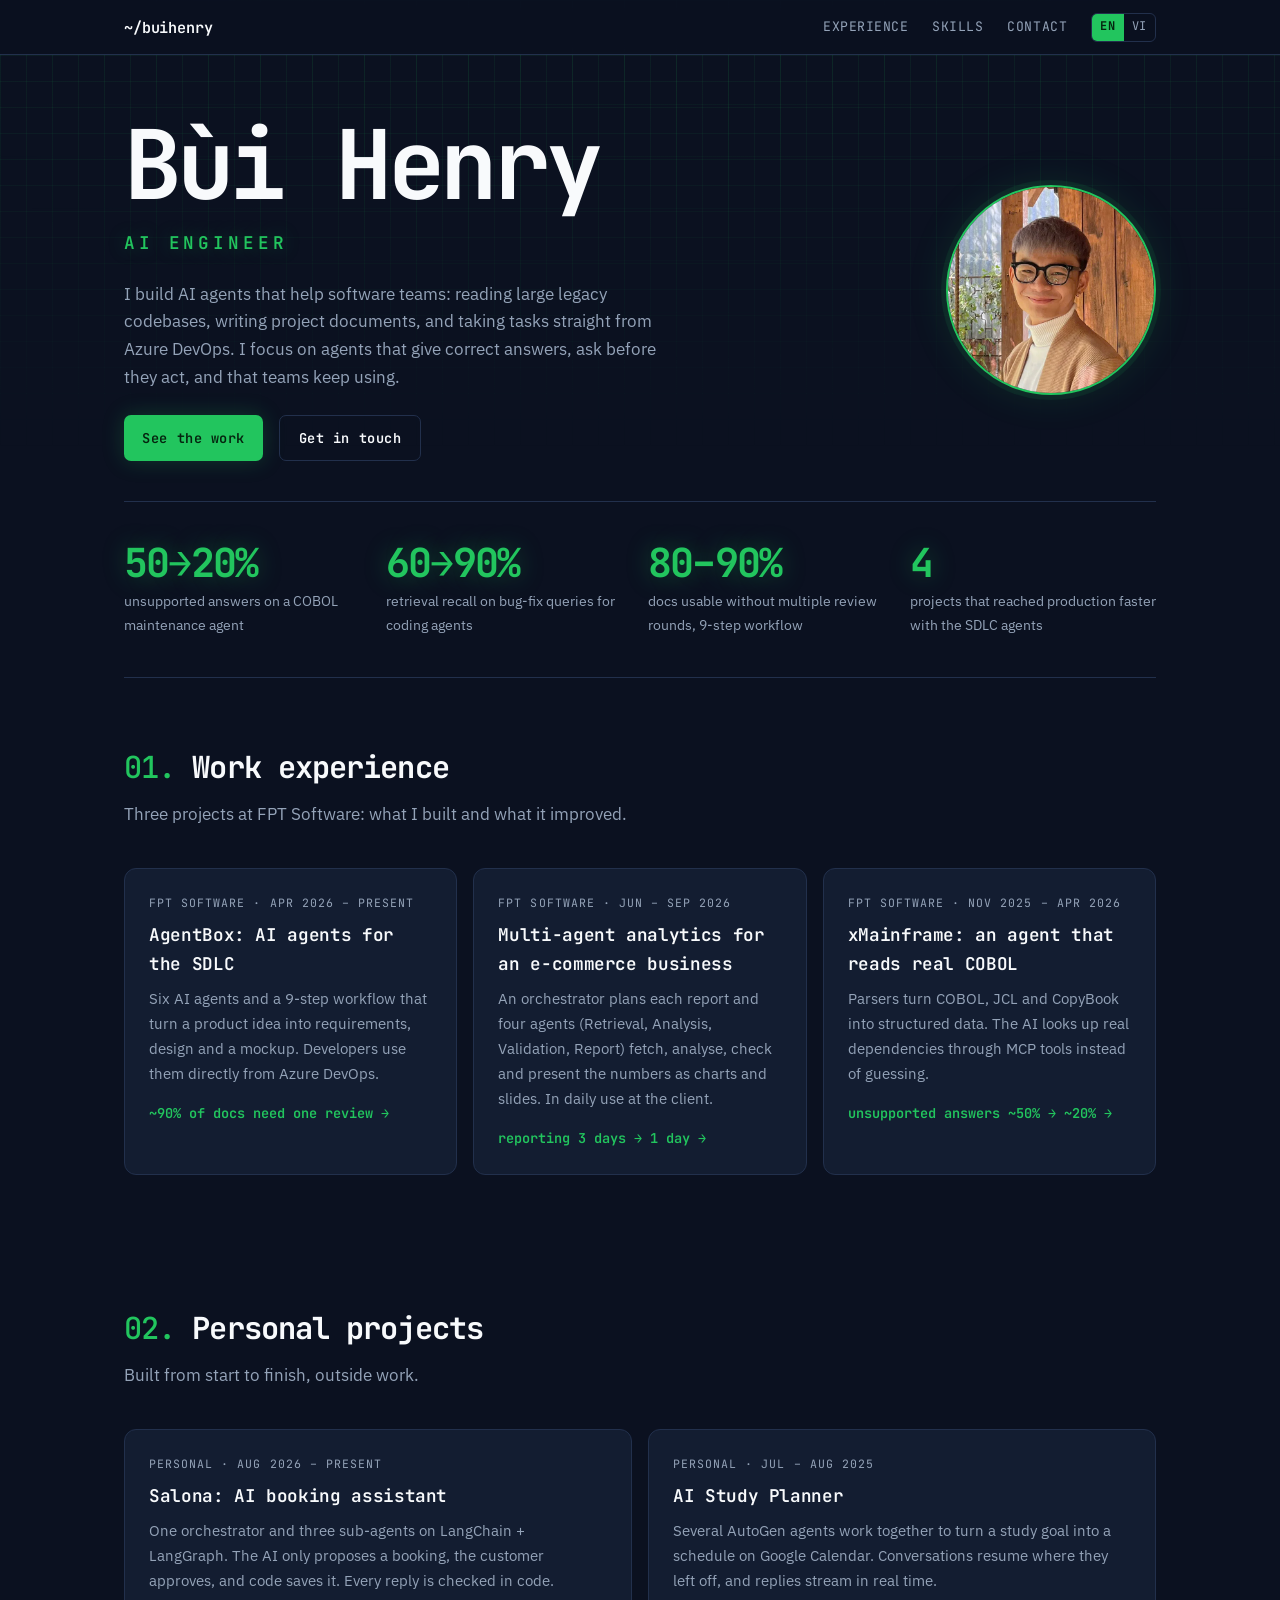
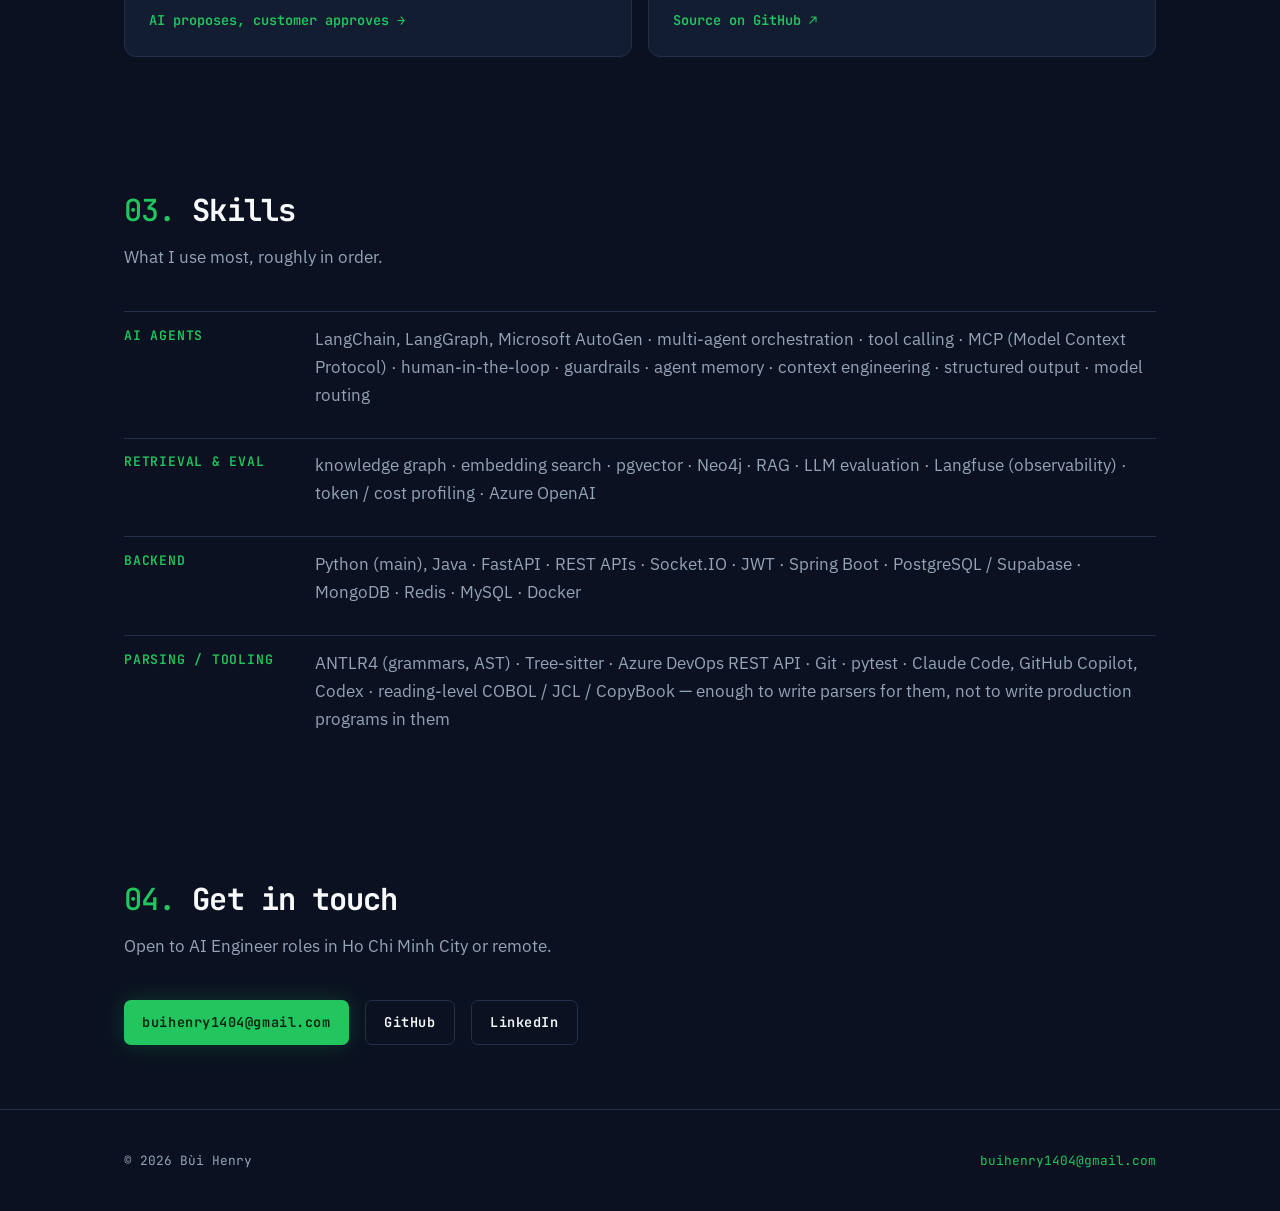
==== commit 66a9161c: "Rewrite the e-commerce page around the orchestrator and four agents - Orchestrator writes a JSON exe" ====
--- a/index.html
+++ b/index.html
@@ -80,13 +80,13 @@
         <div class="card__meta">FPT Software · Apr 2026 – present</div>
         <div class="card__t">AgentBox: AI agents for the SDLC</div>
         <p class="card__d">Six AI agents and a 9-step workflow that turn a product idea into requirements, design and a mockup. Developers use them directly from Azure DevOps.</p>
-        <div class="card__k">~80–90% usable, few review rounds →</div>
+        <div class="card__k">~90% of docs need one review →</div>
       </a>
 
       <a class="card reveal" href="projects/ecommerce-analytics.html">
         <div class="card__meta">FPT Software · Jun – Sep 2026</div>
-        <div class="card__t">Analytics agent for an e-commerce business</div>
-        <p class="card__d">The sales lead and accountant ask about revenue and cost in plain language, and the agent answers from the sales database and builds chart reports. In daily use at the client.</p>
+        <div class="card__t">Multi-agent analytics for an e-commerce business</div>
+        <p class="card__d">An orchestrator plans each report and four agents (Retrieval, Analysis, Validation, Report) fetch, analyse, check and present the numbers as charts and slides. In daily use at the client.</p>
         <div class="card__k">reporting 3 days → 1 day →</div>
       </a>
 
--- a/assets/style.css
+++ b/assets/style.css
@@ -258,3 +258,9 @@
 .reveal { opacity: 0; transform: translateY(12px); transition: opacity .35s ease-out, transform .35s ease-out; }
 .reveal.in { opacity: 1; transform: none; }
 @media (prefers-reduced-motion: reduce) { .reveal { opacity: 1; transform: none; } }
+
+.article pre {
+  max-width: var(--measure); overflow-x: auto; margin: 0 0 1.2rem;
+  background: #070C16; border: 1px solid var(--border); border-radius: 6px; padding: .9rem 1rem;
+}
+.article pre code { background: none; border: 0; padding: 0; color: #C7D2E1; font-size: .85rem; }
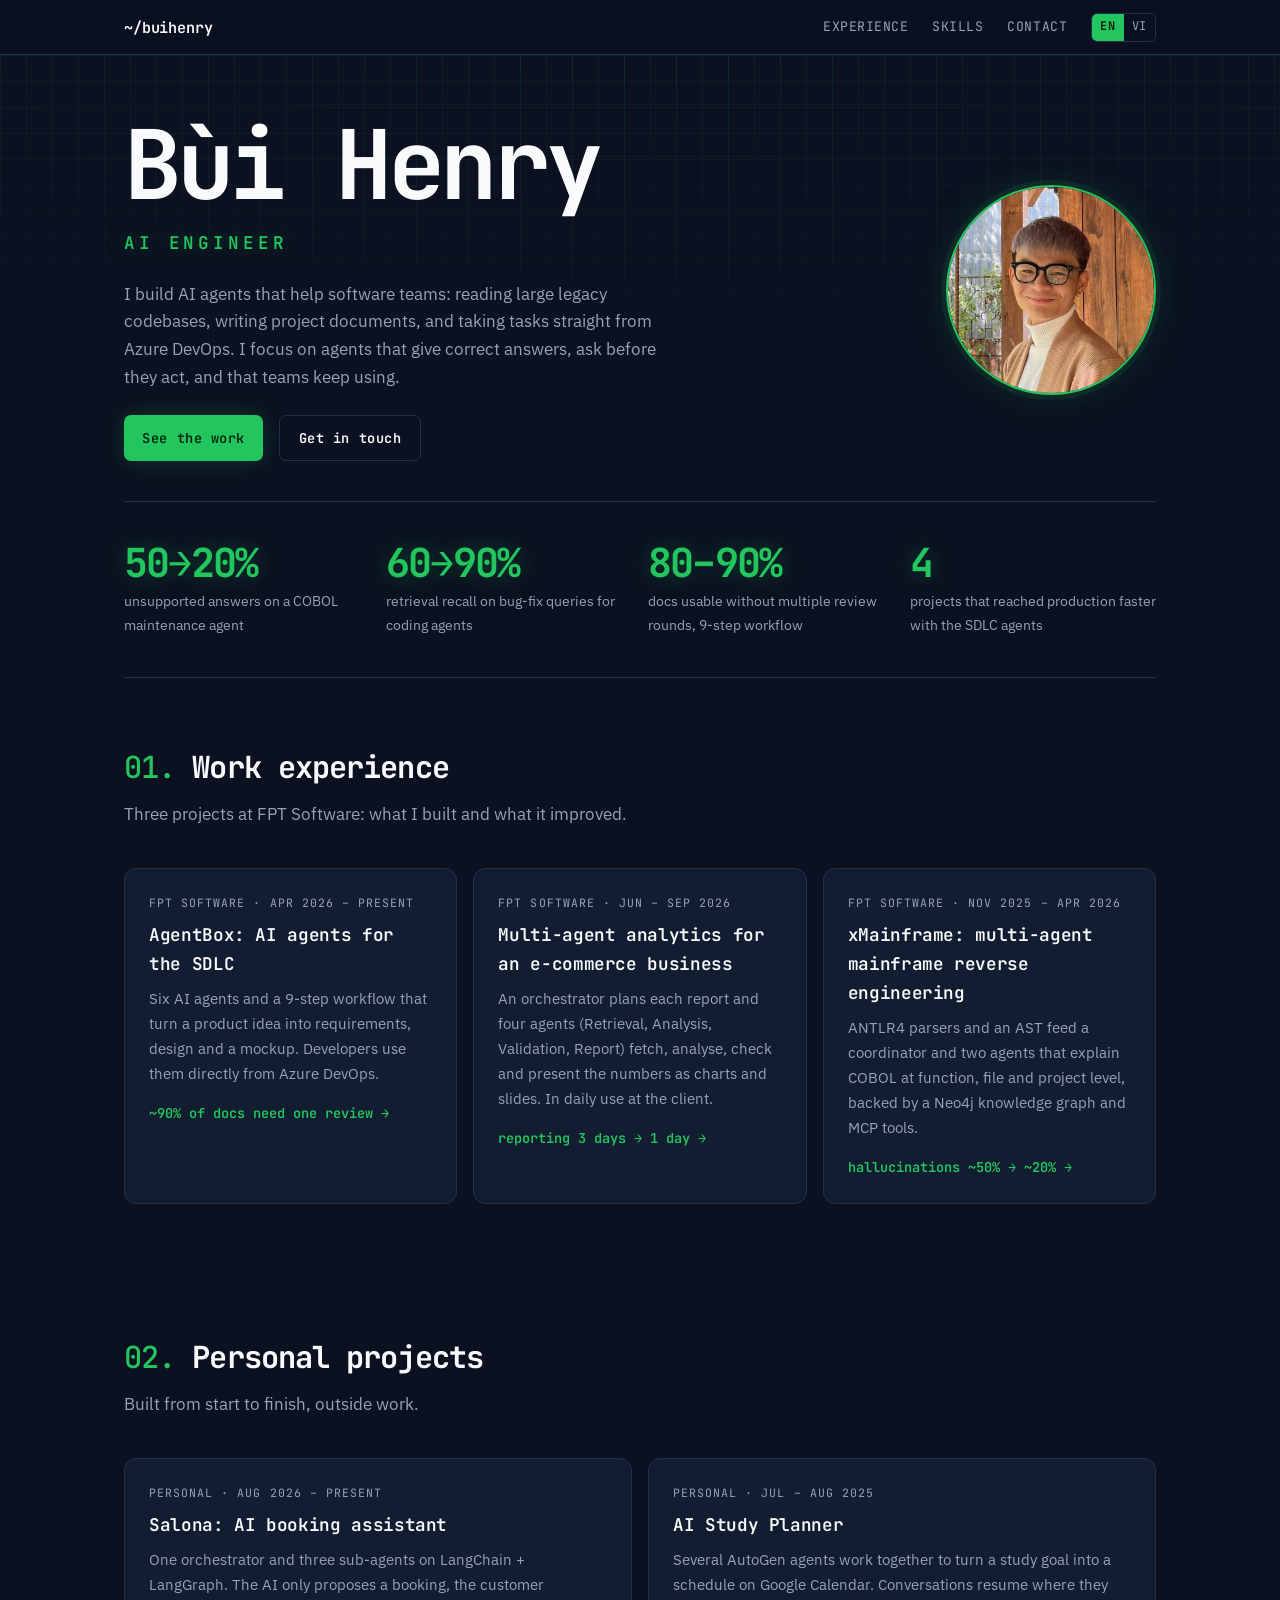
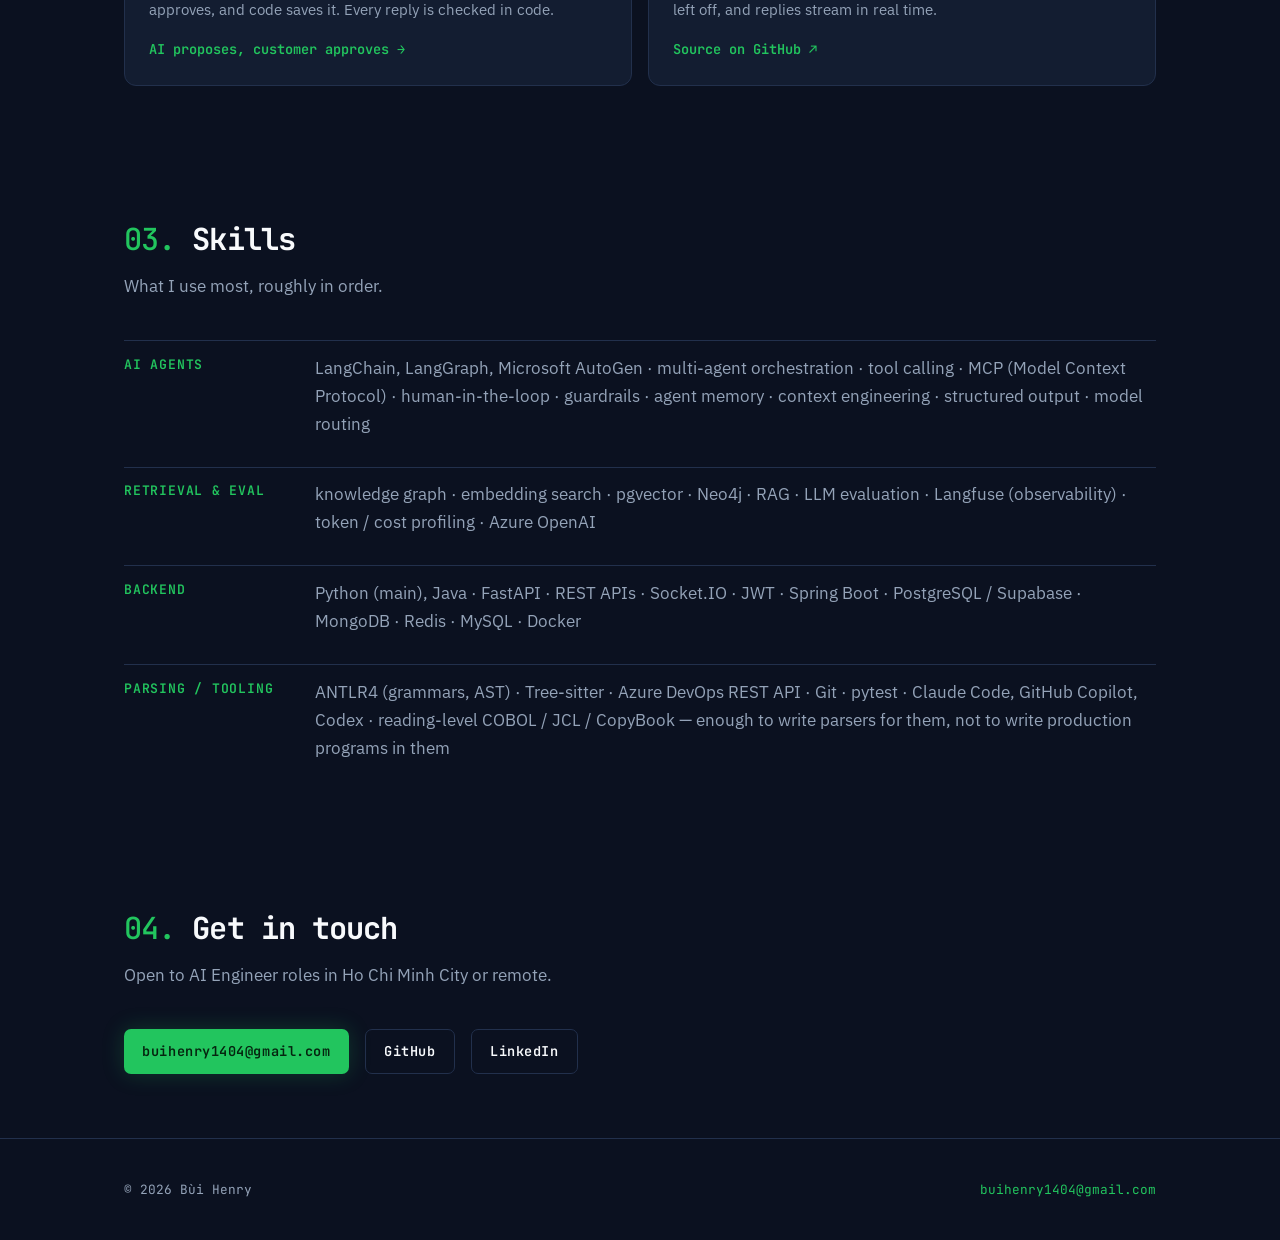
==== commit 574f18fd: "Rewrite the xMainframe page as a multi-agent system - Coordinator, Text Processing and Code Processi" ====
--- a/index.html
+++ b/index.html
@@ -92,9 +92,9 @@
 
       <a class="card reveal" href="projects/mainframe-agent.html">
         <div class="card__meta">FPT Software · Nov 2025 – Apr 2026</div>
-        <div class="card__t">xMainframe: an agent that reads real COBOL</div>
-        <p class="card__d">Parsers turn COBOL, JCL and CopyBook into structured data. The AI looks up real dependencies through MCP tools instead of guessing.</p>
-        <div class="card__k">unsupported answers ~50% → ~20% →</div>
+        <div class="card__t">xMainframe: multi-agent mainframe reverse engineering</div>
+        <p class="card__d">ANTLR4 parsers and an AST feed a coordinator and two agents that explain COBOL at function, file and project level, backed by a Neo4j knowledge graph and MCP tools.</p>
+        <div class="card__k">hallucinations ~50% → ~20% →</div>
       </a>
     </div>
   </div>
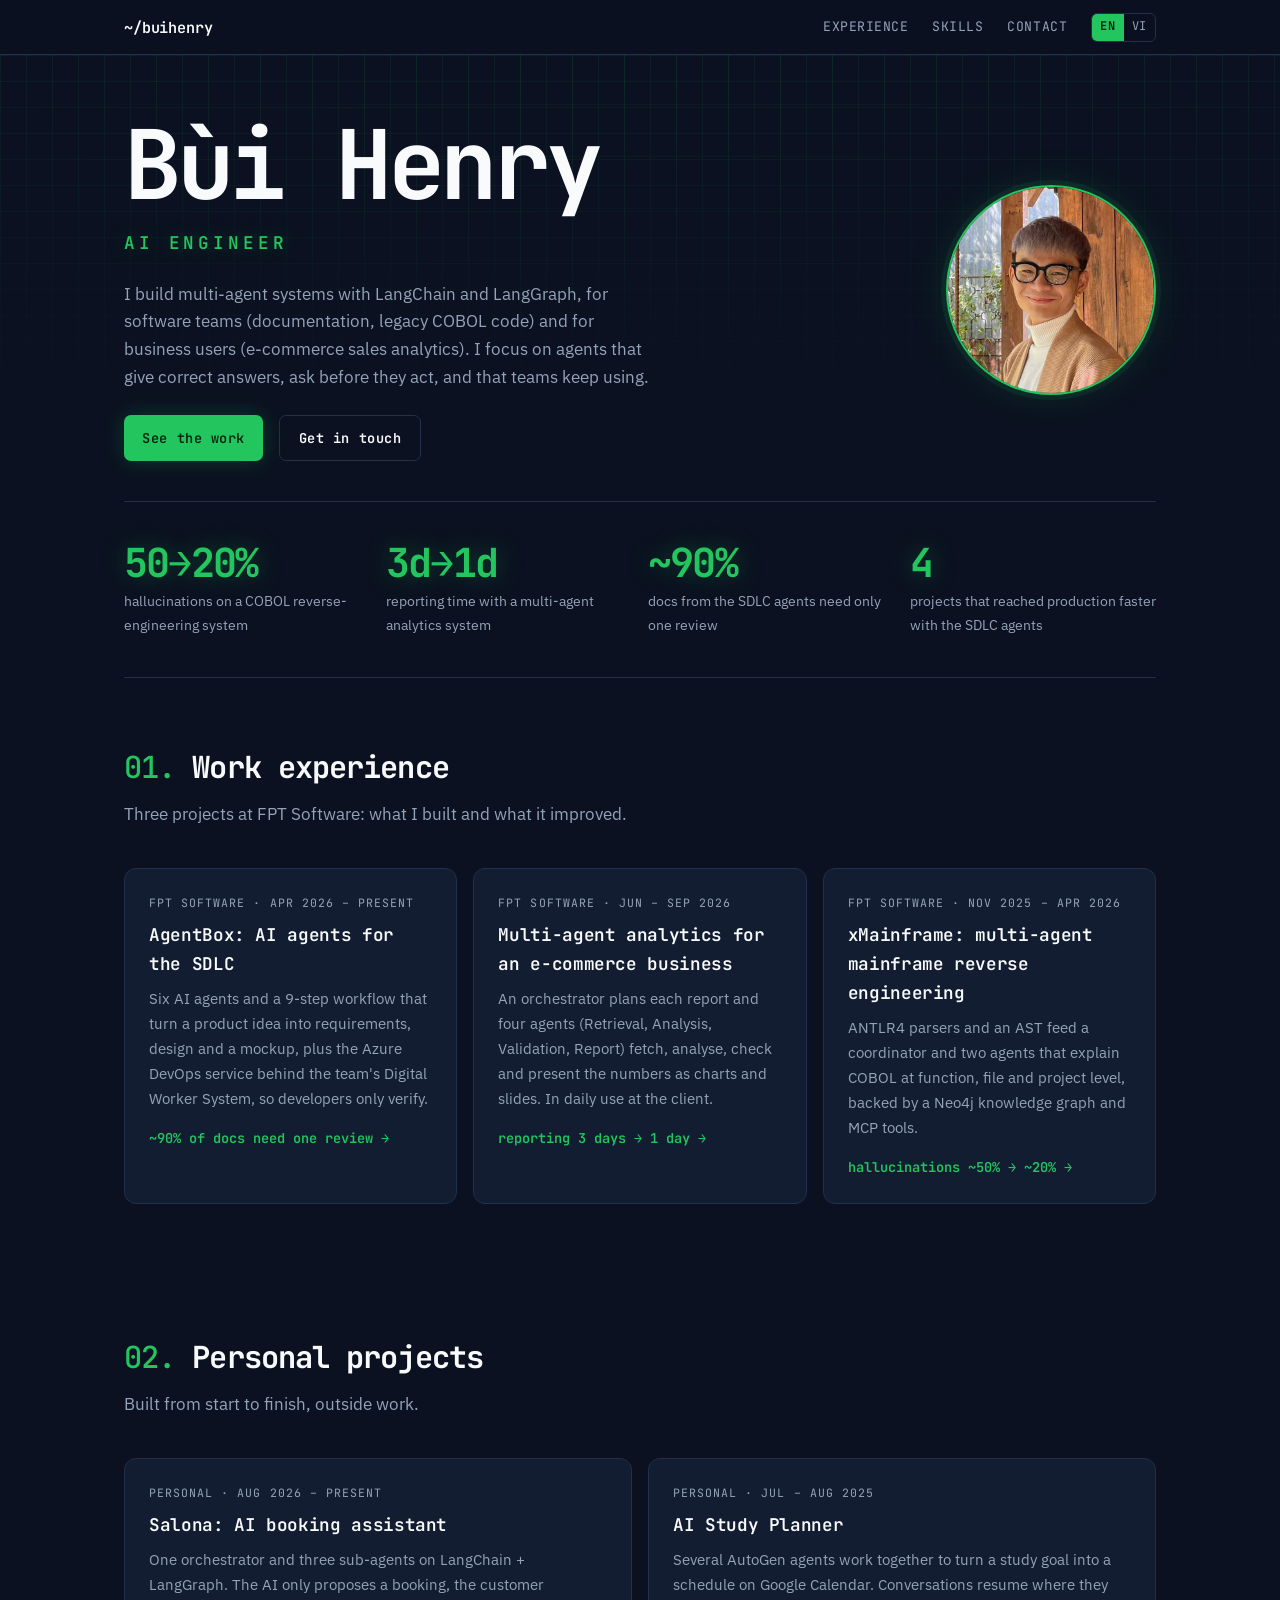
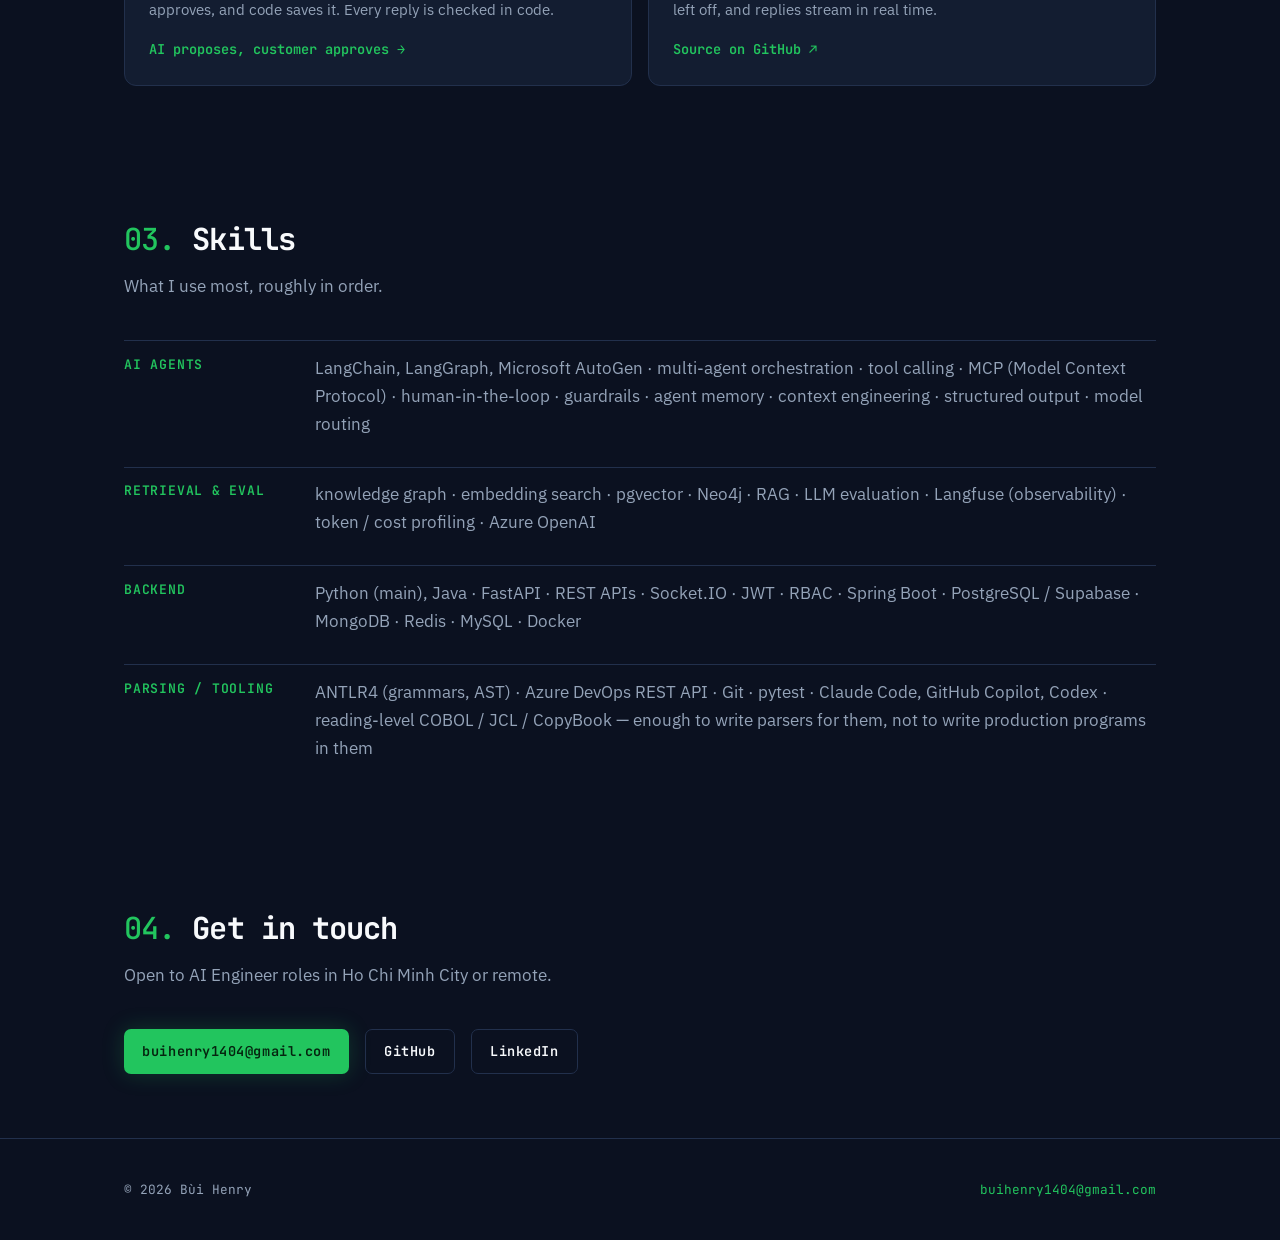
==== commit ffefcc4d: "Align the homepage with the new CV - Lede: multi-agent systems for software teams and business users" ====
--- a/index.html
+++ b/index.html
@@ -36,7 +36,7 @@
     <div>
       <h1>Bùi Henry</h1>
       <div class="hero__role">AI ENGINEER</div>
-      <p class="hero__lede">I build AI agents that help software teams: reading large legacy codebases, writing project documents, and taking tasks straight from Azure DevOps. I focus on agents that give correct answers, ask before they act, and that teams keep using.</p>
+      <p class="hero__lede">I build multi-agent systems with LangChain and LangGraph, for software teams (documentation, legacy COBOL code) and for business users (e-commerce sales analytics). I focus on agents that give correct answers, ask before they act, and that teams keep using.</p>
       <div class="btns">
         <a class="btn btn--primary" href="#work">See the work</a>
         <a class="btn btn--ghost" href="#contact">Get in touch</a>
@@ -53,15 +53,15 @@
   <div class="stats reveal">
     <div class="stat">
       <div class="stat__n">50→20%</div>
-      <div class="stat__l">unsupported answers on a COBOL maintenance agent</div>
+      <div class="stat__l">hallucinations on a COBOL reverse-engineering system</div>
     </div>
     <div class="stat">
-      <div class="stat__n">60→90%</div>
-      <div class="stat__l">retrieval recall on bug-fix queries for coding agents</div>
+      <div class="stat__n">3d→1d</div>
+      <div class="stat__l">reporting time with a multi-agent analytics system</div>
     </div>
     <div class="stat">
-      <div class="stat__n">80–90%</div>
-      <div class="stat__l">docs usable without multiple review rounds, 9-step workflow</div>
+      <div class="stat__n">~90%</div>
+      <div class="stat__l">docs from the SDLC agents need only one review</div>
     </div>
     <div class="stat">
       <div class="stat__n">4</div>
@@ -79,7 +79,7 @@
       <a class="card reveal" href="projects/sdlc-platform.html">
         <div class="card__meta">FPT Software · Apr 2026 – present</div>
         <div class="card__t">AgentBox: AI agents for the SDLC</div>
-        <p class="card__d">Six AI agents and a 9-step workflow that turn a product idea into requirements, design and a mockup. Developers use them directly from Azure DevOps.</p>
+        <p class="card__d">Six AI agents and a 9-step workflow that turn a product idea into requirements, design and a mockup, plus the Azure DevOps service behind the team's Digital Worker System, so developers only verify.</p>
         <div class="card__k">~90% of docs need one review →</div>
       </a>
 
@@ -138,11 +138,11 @@
       </div>
       <div class="skill">
         <div class="skill__k">Backend</div>
-        <div class="skill__v">Python (main), Java · FastAPI · REST APIs · Socket.IO · JWT · Spring Boot · PostgreSQL / Supabase · MongoDB · Redis · MySQL · Docker</div>
+        <div class="skill__v">Python (main), Java · FastAPI · REST APIs · Socket.IO · JWT · RBAC · Spring Boot · PostgreSQL / Supabase · MongoDB · Redis · MySQL · Docker</div>
       </div>
       <div class="skill">
         <div class="skill__k">Parsing / tooling</div>
-        <div class="skill__v">ANTLR4 (grammars, AST) · Tree-sitter · Azure DevOps REST API · Git · pytest · Claude Code, GitHub Copilot, Codex · reading-level COBOL / JCL / CopyBook — enough to write parsers for them, not to write production programs in them</div>
+        <div class="skill__v">ANTLR4 (grammars, AST) · Azure DevOps REST API · Git · pytest · Claude Code, GitHub Copilot, Codex · reading-level COBOL / JCL / CopyBook — enough to write parsers for them, not to write production programs in them</div>
       </div>
     </div>
   </div>
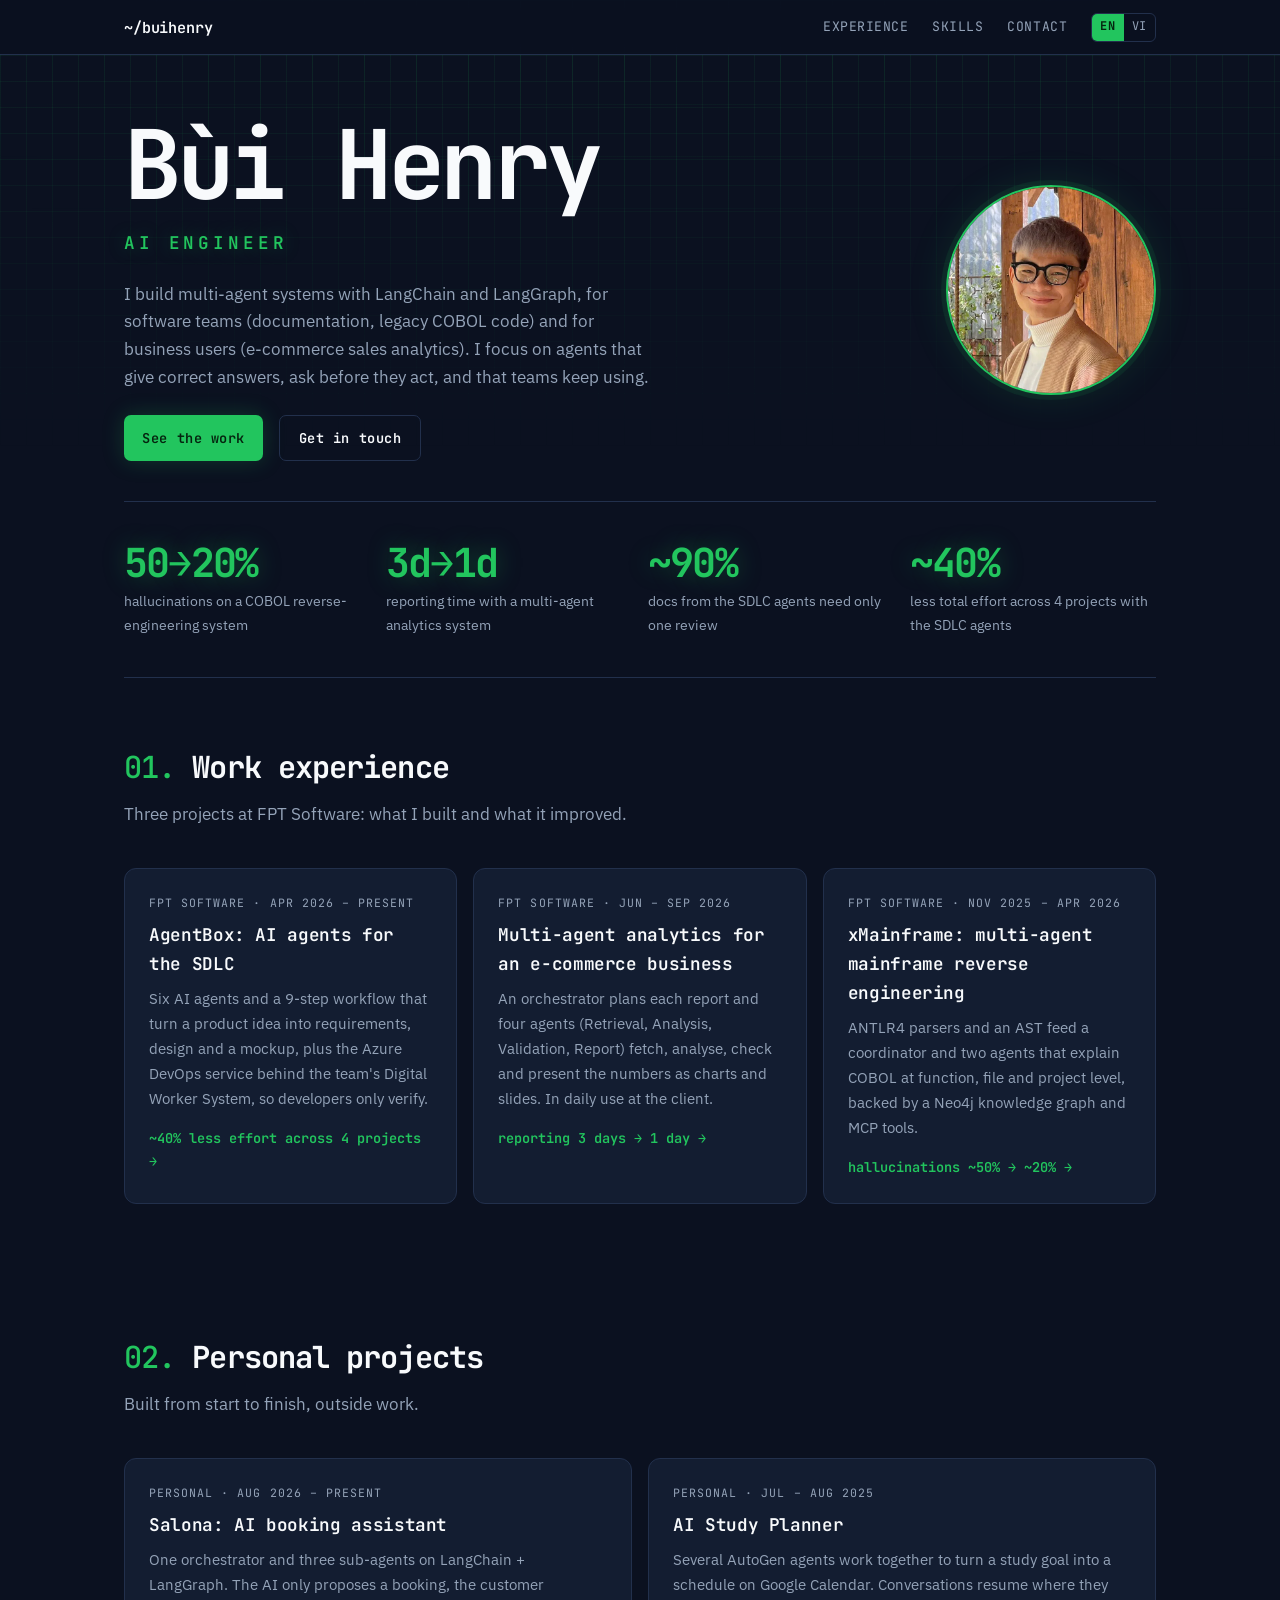
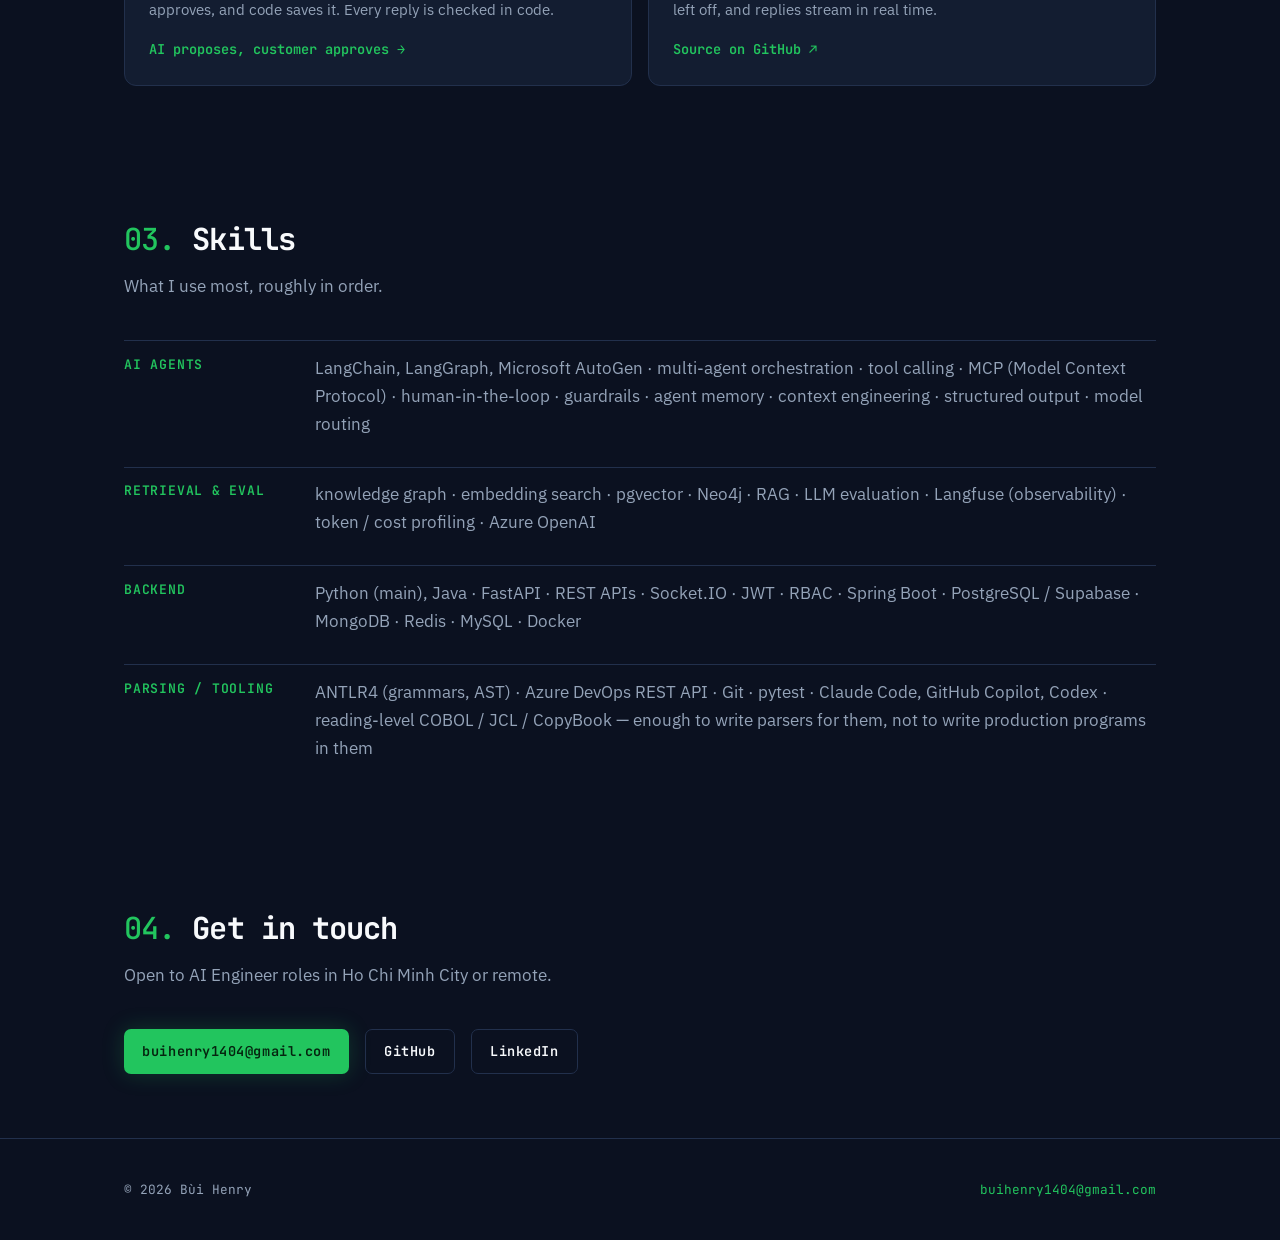
==== commit 6693fc5a: "AgentBox: SDLC agents cut ~40% effort across 4 projects, 6-10 months to production Co-Authored-By: C" ====
--- a/index.html
+++ b/index.html
@@ -64,8 +64,8 @@
       <div class="stat__l">docs from the SDLC agents need only one review</div>
     </div>
     <div class="stat">
-      <div class="stat__n">4</div>
-      <div class="stat__l">projects that reached production faster with the SDLC agents</div>
+      <div class="stat__n">~40%</div>
+      <div class="stat__l">less total effort across 4 projects with the SDLC agents</div>
     </div>
   </div>
 </div>
@@ -80,7 +80,7 @@
         <div class="card__meta">FPT Software · Apr 2026 – present</div>
         <div class="card__t">AgentBox: AI agents for the SDLC</div>
         <p class="card__d">Six AI agents and a 9-step workflow that turn a product idea into requirements, design and a mockup, plus the Azure DevOps service behind the team's Digital Worker System, so developers only verify.</p>
-        <div class="card__k">~90% of docs need one review →</div>
+        <div class="card__k">~40% less effort across 4 projects →</div>
       </a>
 
       <a class="card reveal" href="projects/ecommerce-analytics.html">
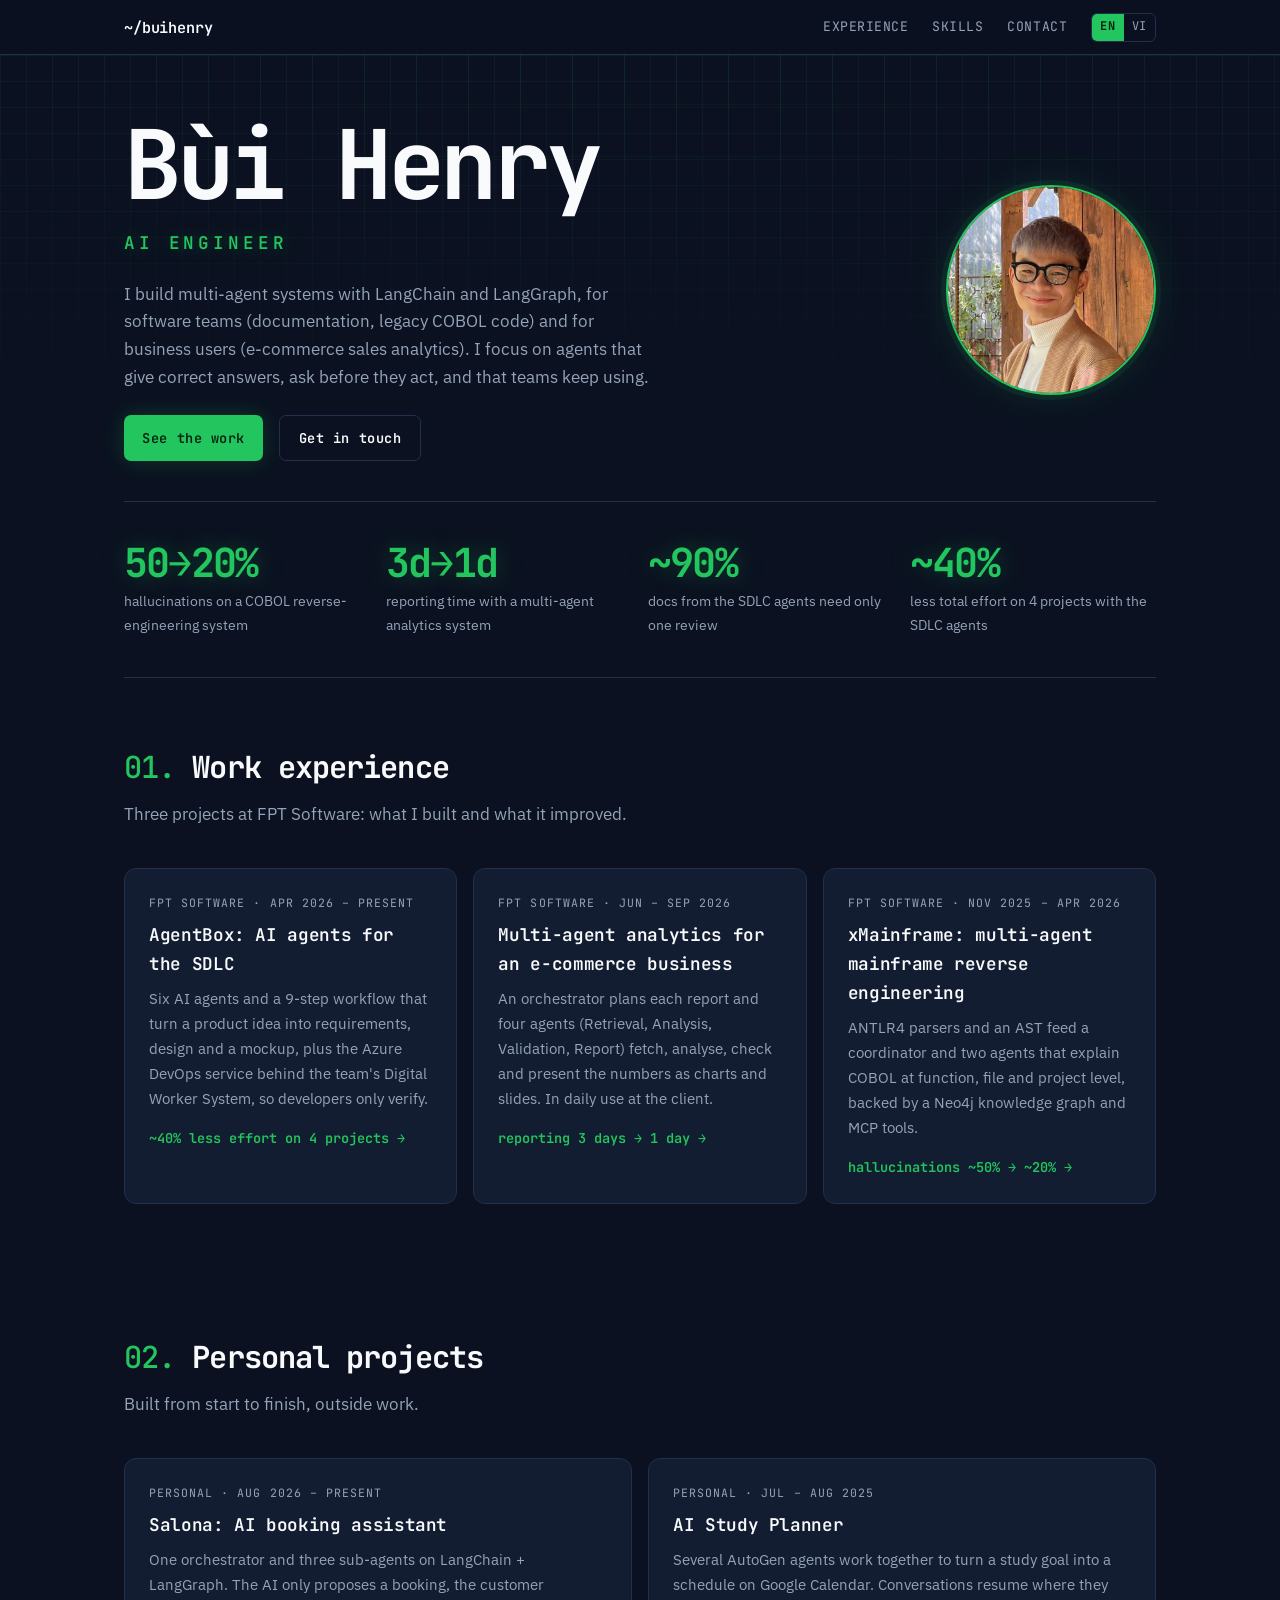
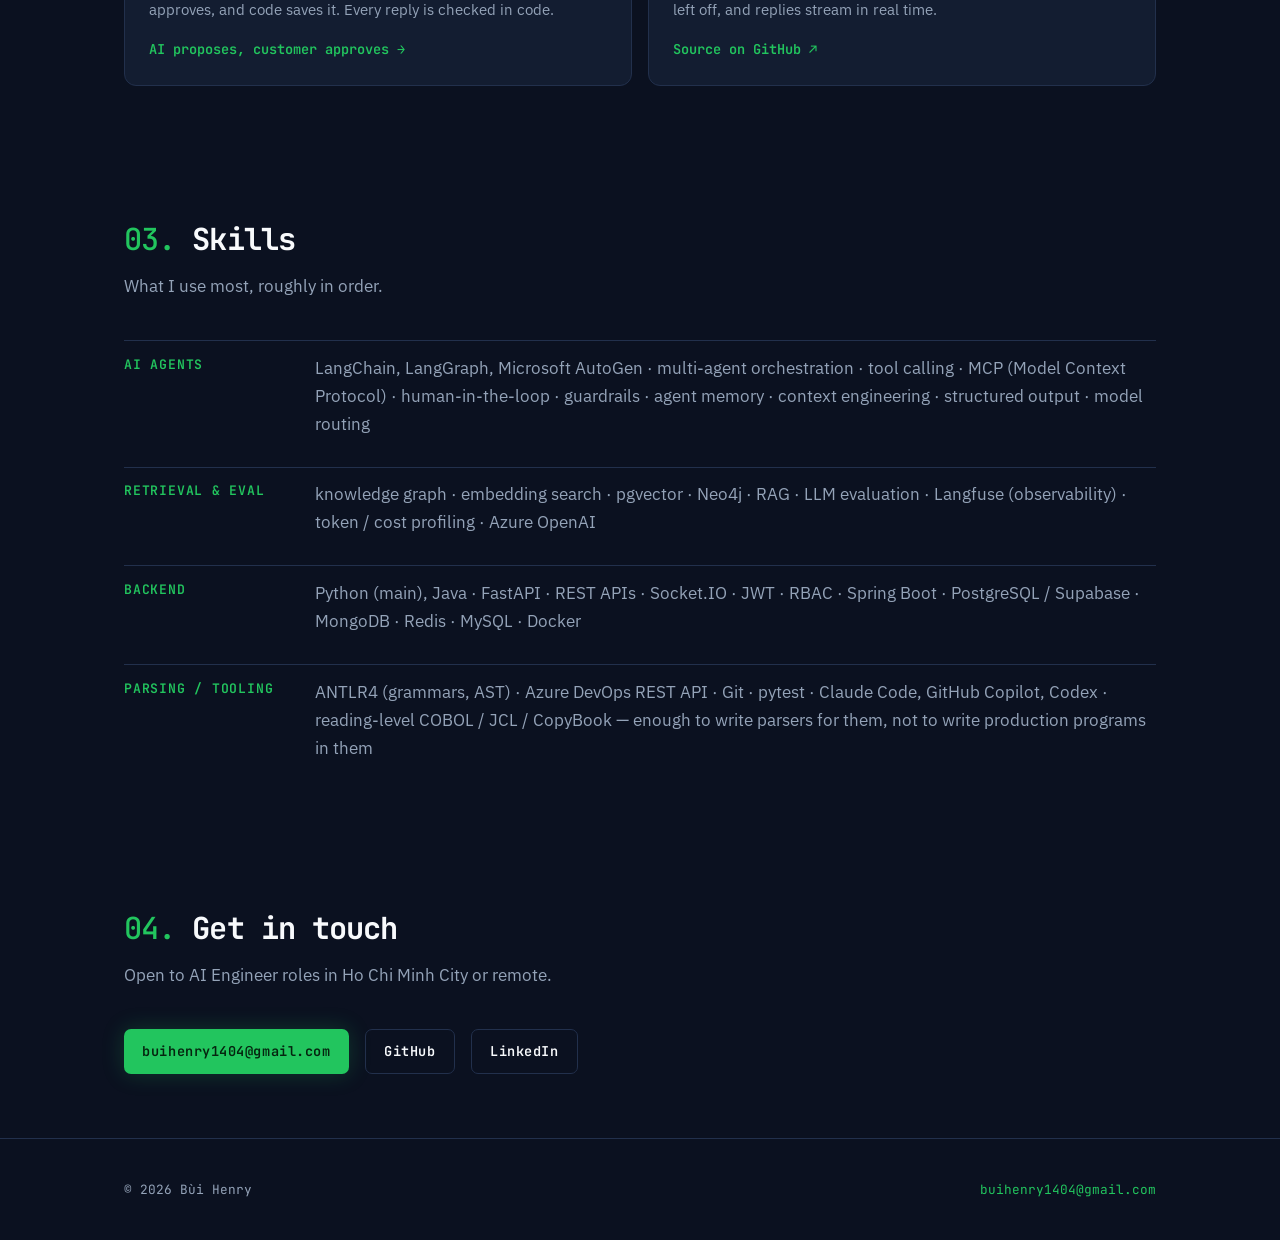
==== commit f6a5b2a7: "AgentBox: say 'on 4 projects' instead of 'across 4 projects' Co-Authored-By: Claude Opus 5.5 <norepl" ====
--- a/index.html
+++ b/index.html
@@ -65,7 +65,7 @@
     </div>
     <div class="stat">
       <div class="stat__n">~40%</div>
-      <div class="stat__l">less total effort across 4 projects with the SDLC agents</div>
+      <div class="stat__l">less total effort on 4 projects with the SDLC agents</div>
     </div>
   </div>
 </div>
@@ -80,7 +80,7 @@
         <div class="card__meta">FPT Software · Apr 2026 – present</div>
         <div class="card__t">AgentBox: AI agents for the SDLC</div>
         <p class="card__d">Six AI agents and a 9-step workflow that turn a product idea into requirements, design and a mockup, plus the Azure DevOps service behind the team's Digital Worker System, so developers only verify.</p>
-        <div class="card__k">~40% less effort across 4 projects →</div>
+        <div class="card__k">~40% less effort on 4 projects →</div>
       </a>
 
       <a class="card reveal" href="projects/ecommerce-analytics.html">
